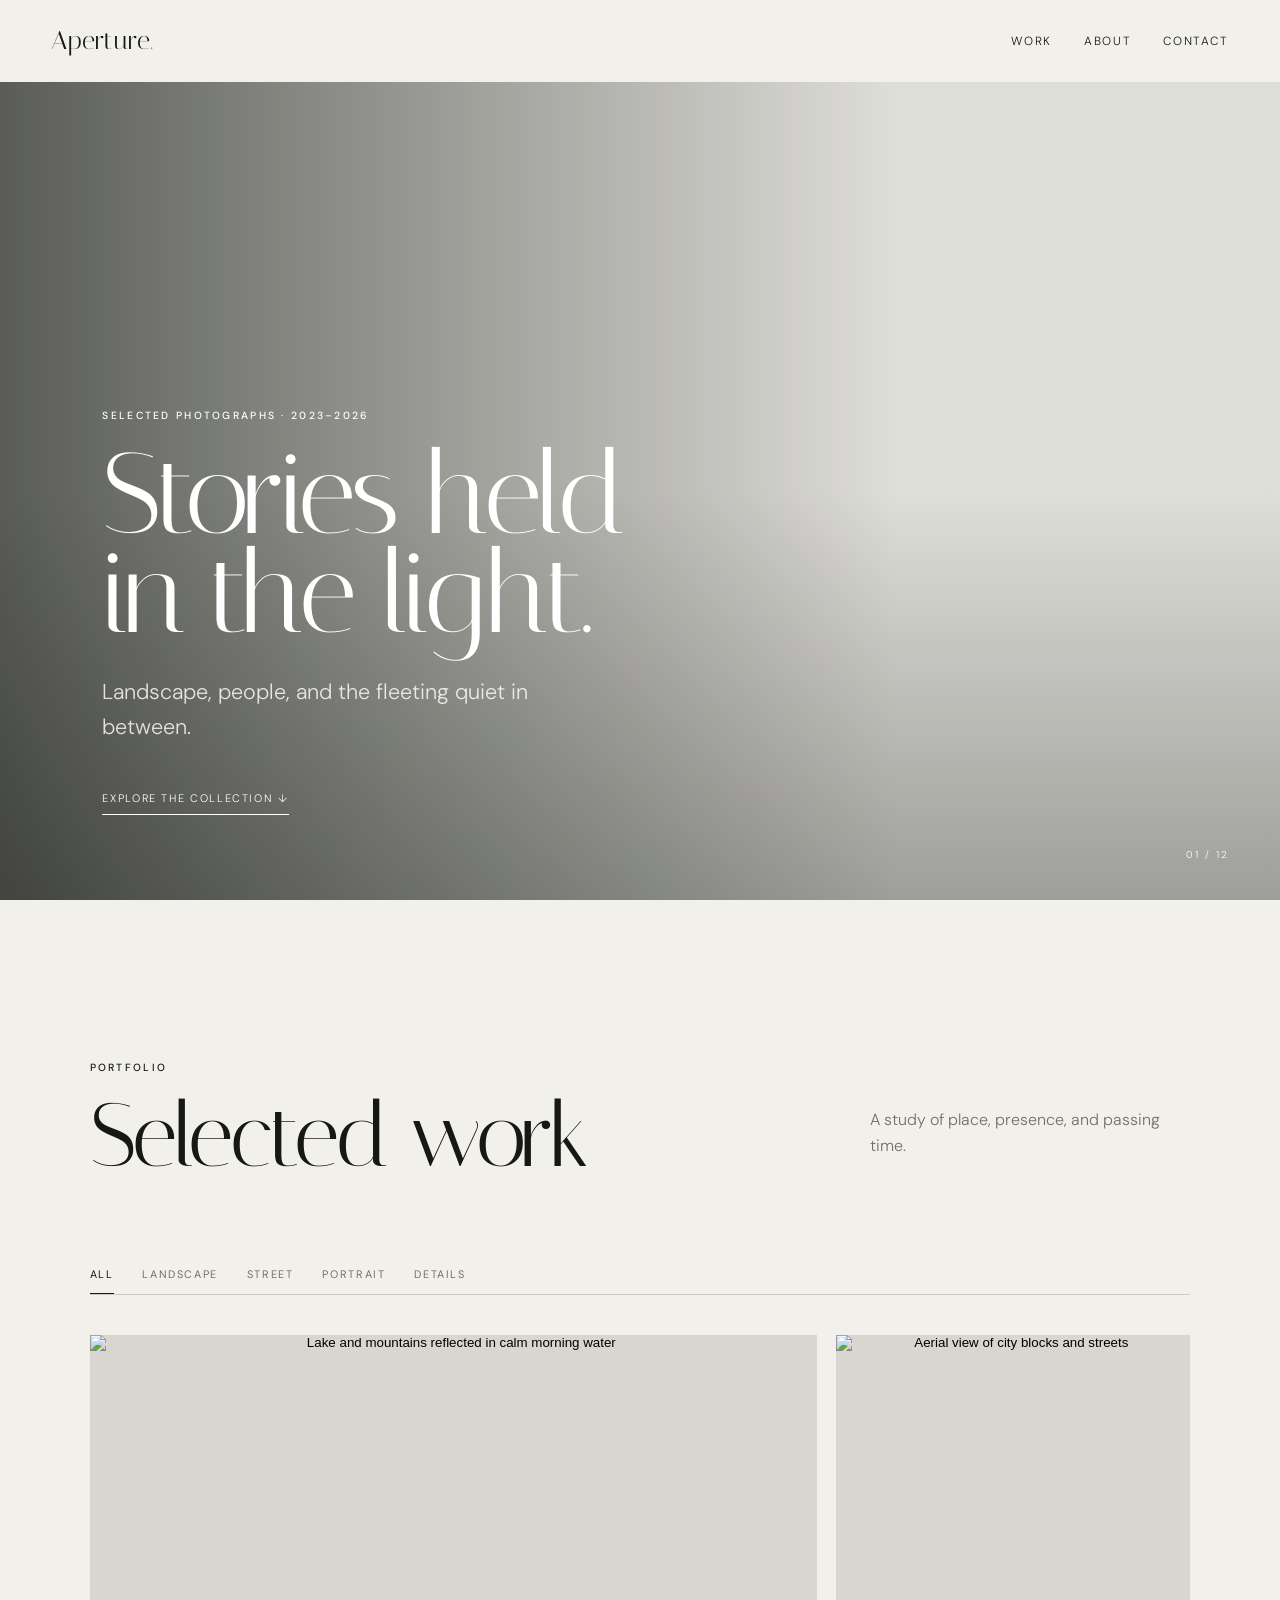
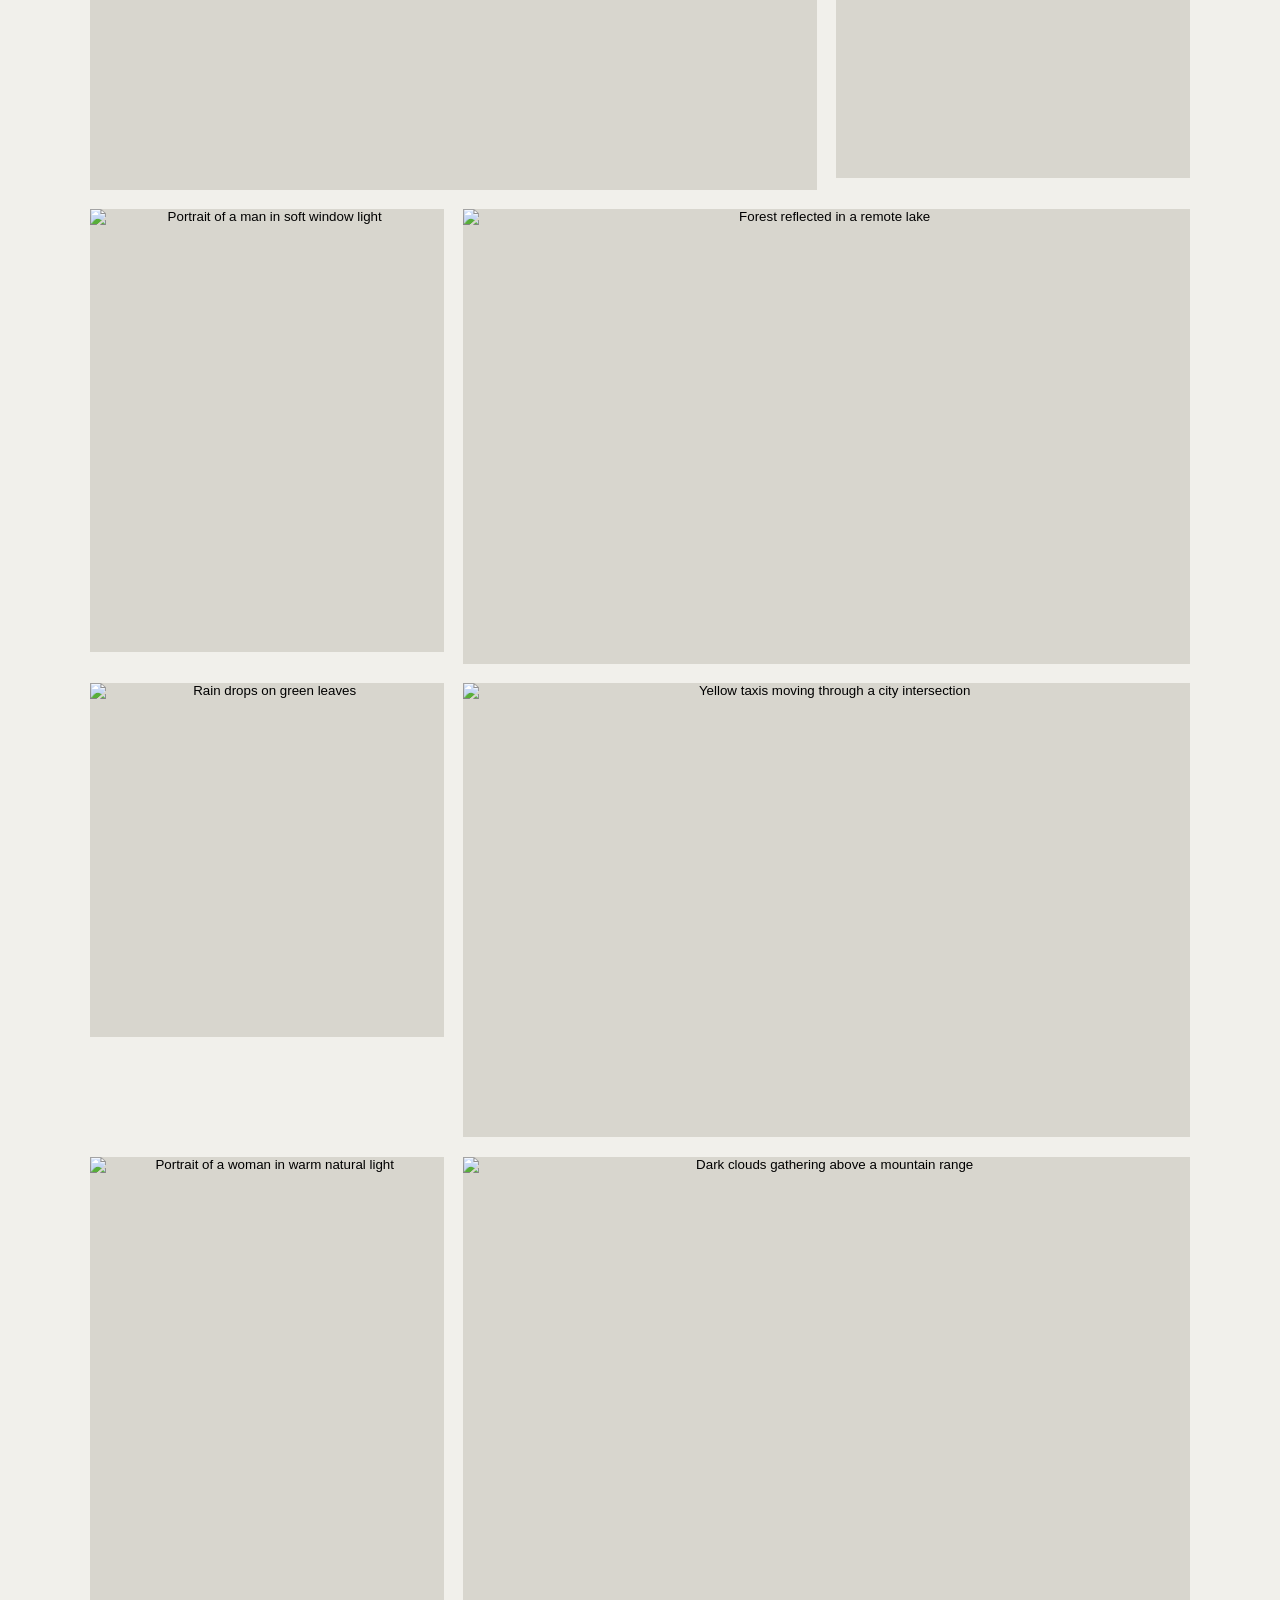
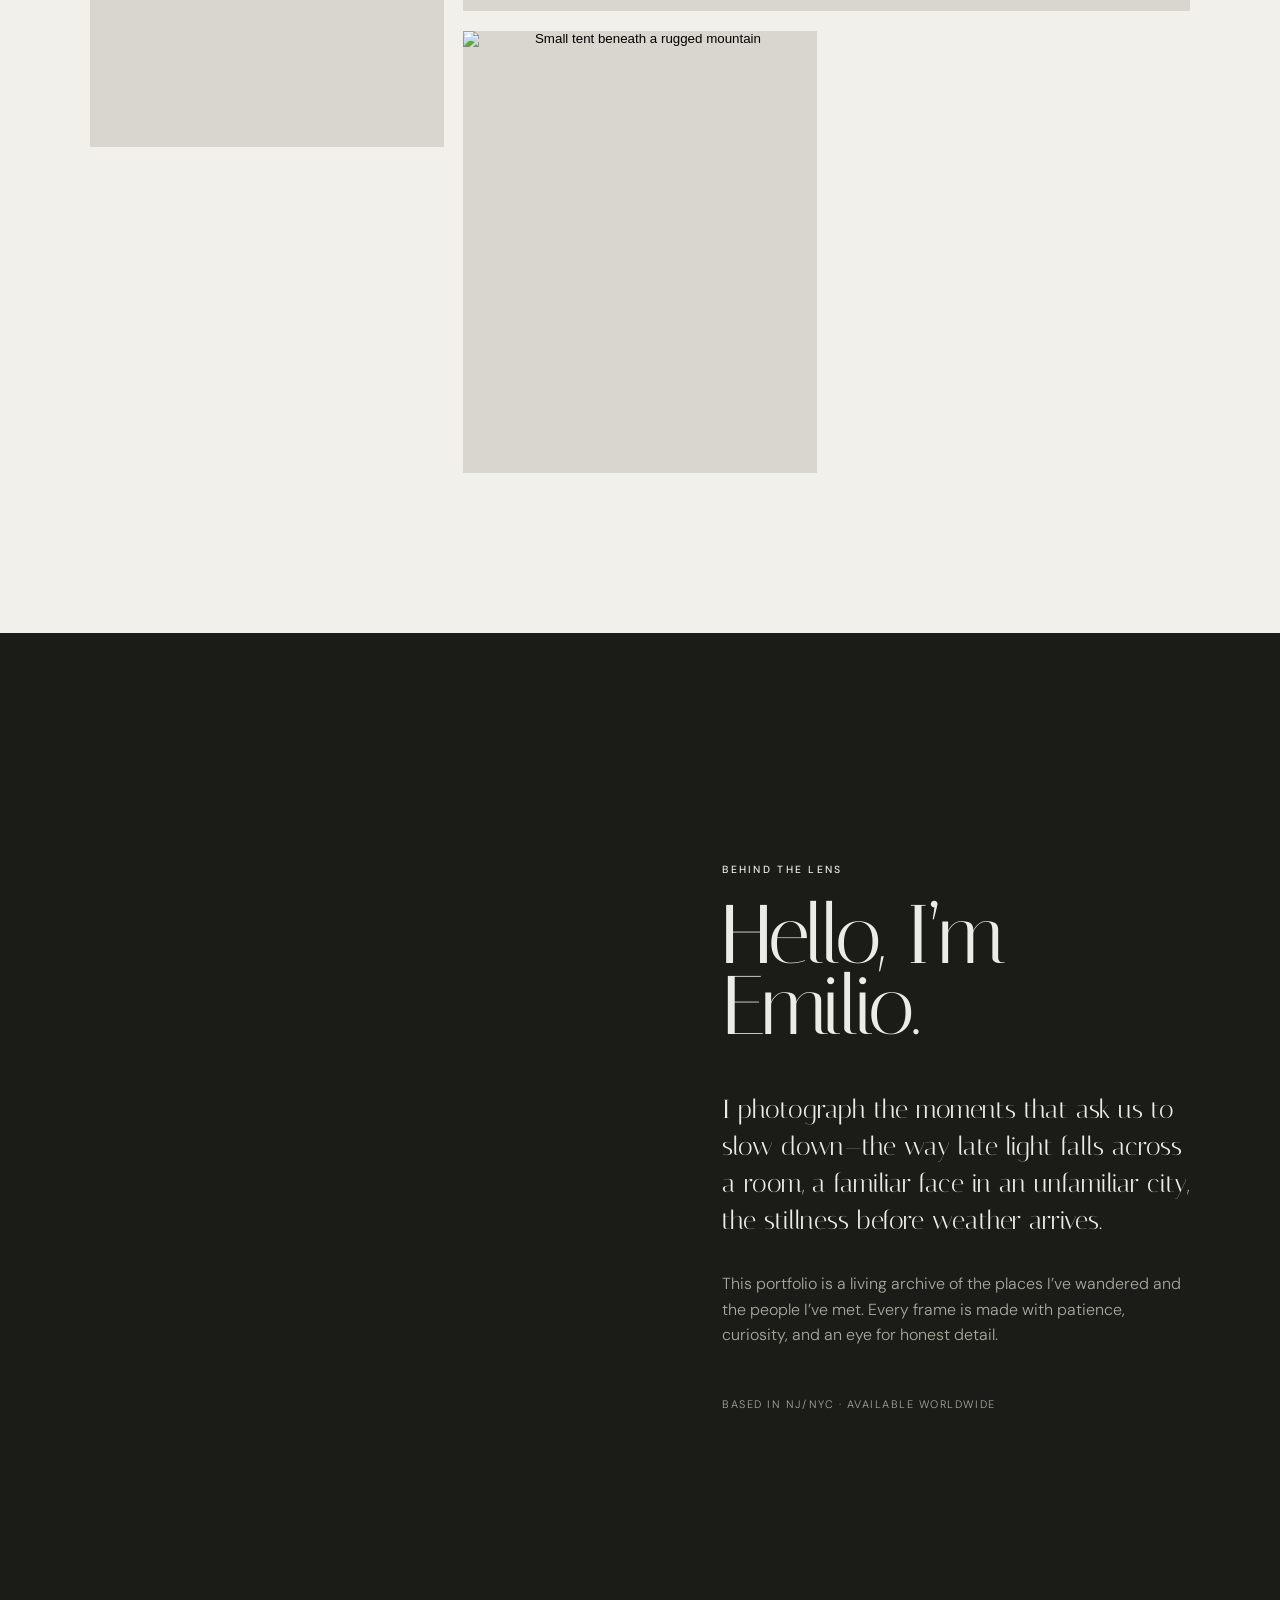
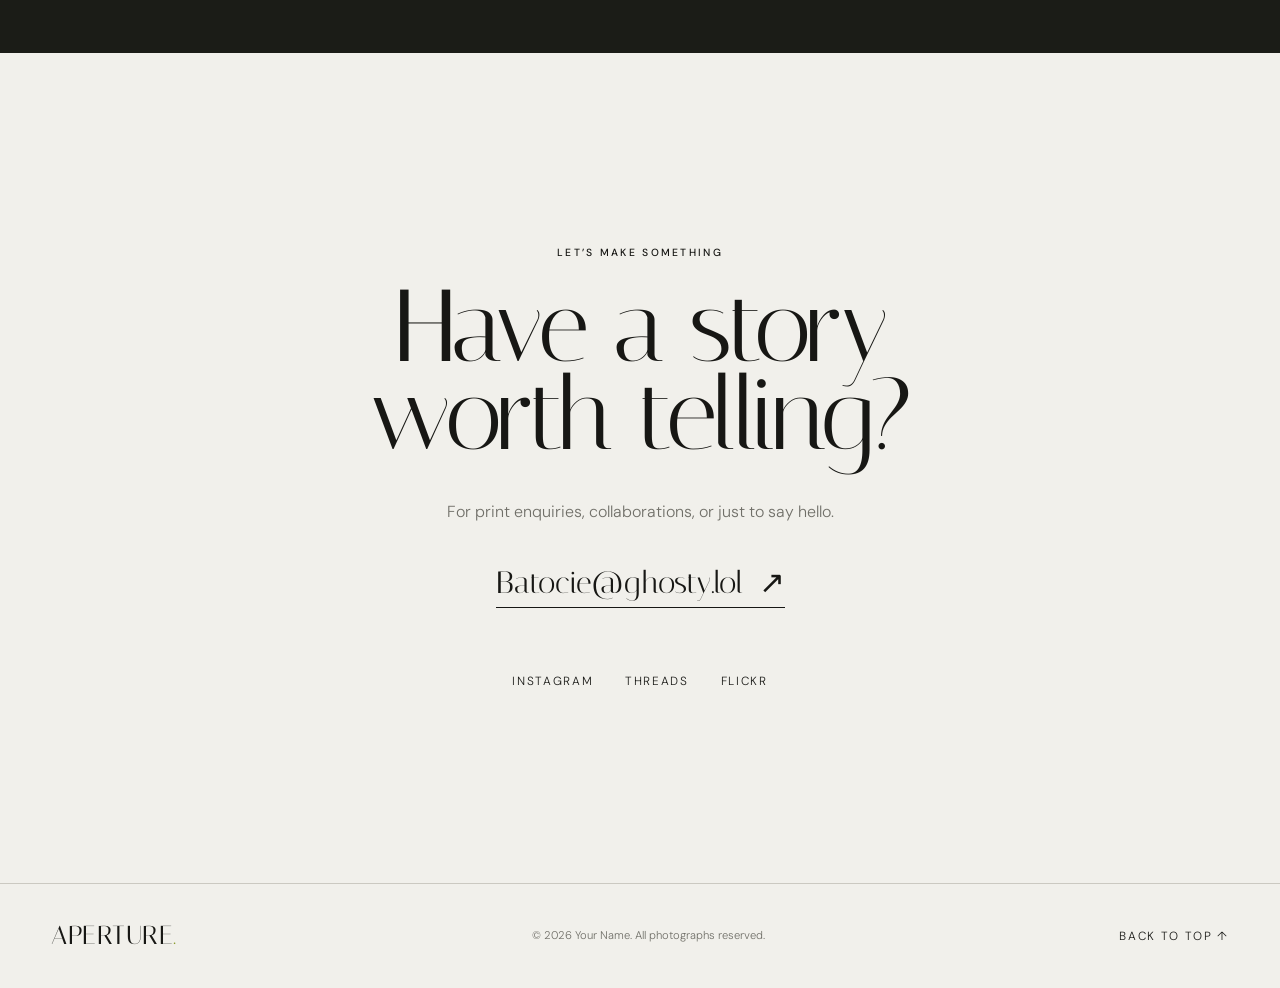
==== index.html @ 09f386c7 "Update index.html" ====
<!doctype html>
<html lang="en">
<head>
  <meta charset="UTF-8">
  <meta name="viewport" content="width=device-width, initial-scale=1.0">
  <meta name="description" content="A quiet collection of landscape, street, and portrait photography.">
  <meta name="theme-color" content="#11110f">
  <meta property="og:title" content="Aperture — Photography Portfolio">
  <meta property="og:description" content="Stories held in light, distance, and the spaces between.">
  <meta property="og:type" content="website">
  <title>Aperture — Photography Portfolio</title>
  <link rel="preconnect" href="https://images.unsplash.com">
  <link rel="stylesheet" href="styles.css">
  <script src="photos.js" defer></script>
  <script src="script.js" defer></script>
</head>
<body>
  <a class="skip-link" href="#work">Skip to photographs</a>
  <header class="site-header" id="top">
    <a class="brand" href="#top" aria-label="Aperture, home">Aperture<span>.</span></a>
    <button class="menu-toggle" type="button" aria-expanded="false" aria-controls="site-nav">Menu</button>
    <nav id="site-nav" aria-label="Primary navigation">
      <a href="#work">Work</a><a href="#about">About</a><a href="#contact">Contact</a>
    </nav>
  </header>

  <main>
    <section class="hero" aria-labelledby="hero-title">
      <div class="hero-image" role="img" aria-label="Mist settling between dark mountain ridges"></div>
      <div class="hero-shade"></div>
      <div class="hero-copy">
        <p class="eyebrow">Selected photographs · 2023–2026</p>
        <h1 id="hero-title">Stories held<br>in the light.</h1>
        <p class="hero-intro">Landscape, people, and the fleeting quiet in between.</p>
        <a class="text-link light" href="#work">Explore the collection <span aria-hidden="true">↓</span></a>
      </div>
      <p class="hero-index" aria-hidden="true">01 / 12</p>
    </section>

    <section class="work section" id="work" aria-labelledby="work-title">
      <div class="section-heading">
        <div><p class="eyebrow">Portfolio</p><h2 id="work-title">Selected work</h2></div>
        <p>A study of place, presence, and passing time.</p>
      </div>
      <div class="filters" role="group" aria-label="Filter photographs">
        <button class="filter active" data-filter="All" aria-pressed="true">All</button>
        <button class="filter" data-filter="Landscape" aria-pressed="false">Landscape</button>
        <button class="filter" data-filter="Street" aria-pressed="false">Street</button>
        <button class="filter" data-filter="Portrait" aria-pressed="false">Portrait</button>
        <button class="filter" data-filter="Details" aria-pressed="false">Details</button>
      </div>
      <div class="gallery" id="gallery" aria-live="polite"></div>
    </section>

    <section class="about section" id="about" aria-labelledby="about-title">
      <div class="about-photo" role="img" aria-label="Photographer standing beside the sea"></div>
      <div class="about-copy">
        <p class="eyebrow">Behind the lens</p>
        <h2 id="about-title">Hello, I’m<br>Emilio.</h2>
        <p class="lead">I photograph the moments that ask us to slow down—the way late light falls across a room, a familiar face in an unfamiliar city, the stillness before weather arrives.</p>
        <p>This portfolio is a living archive of the places I’ve wandered and the people I’ve met. Every frame is made with patience, curiosity, and an eye for honest detail.</p>
        <p class="note">Based in NJ/NYC · Available worldwide</p>
      </div>
    </section>

    <section class="contact section" id="contact" aria-labelledby="contact-title">
      <p class="eyebrow">Let’s make something</p>
      <h2 id="contact-title">Have a story<br>worth telling?</h2>
      <p>For print enquiries, collaborations, or just to say hello.</p>
      <a class="email-link" href="mailto:Batocie@ghosty.lol">Batocie@ghosty.lol <span aria-hidden="true">↗</span></a>
      <div class="socials" aria-label="Social links">
        <a href="https://www.instagram.com/photosbybatocie" target="_blank" rel="noreferrer">Instagram</a>
        <a href="https://www.threads.net/" target="_blank" rel="noreferrer">Threads</a>
        <a href="https://www.flickr.com/" target="_blank" rel="noreferrer">Flickr</a>
      </div>
    </section>
  </main>

  <footer><a class="brand" href="#top">Aperture<span>.</span></a><p>© <span id="year"></span> Your Name. All photographs reserved.</p><a href="#top">Back to top ↑</a></footer>

  <dialog class="lightbox" id="lightbox" aria-label="Photo viewer">
    <button class="lightbox-close" aria-label="Close viewer">Close ×</button>
    <button class="lightbox-nav prev" aria-label="Previous photograph">←</button>
    <figure><img id="lightbox-image" alt=""><figcaption><span id="lightbox-title"></span><span id="lightbox-count"></span></figcaption></figure>
    <button class="lightbox-nav next" aria-label="Next photograph">→</button>
  </dialog>
</body>
</html>
---- styles.css ----
@import url('https://fonts.googleapis.com/css2?family=DM+Sans:wght@300;400;500&family=Italiana&display=swap');
:root{--ink:#171714;--paper:#f1f0eb;--muted:#706f68;--line:#cbc9c1;--accent:#b6c16c;--serif:"Italiana",Georgia,serif;--sans:"DM Sans",Arial,sans-serif}
*{box-sizing:border-box}html{scroll-behavior:smooth}body{margin:0;background:var(--paper);color:var(--ink);font:300 16px/1.6 var(--sans);overflow-x:hidden}.modal-open{overflow:hidden}a{color:inherit}.skip-link{position:fixed;z-index:100;left:1rem;top:-4rem;background:#fff;padding:.75rem 1rem}.skip-link:focus{top:1rem}.site-header{height:82px;padding:0 4vw;display:flex;align-items:center;justify-content:space-between;background:var(--paper);position:relative;z-index:10}.brand{font:400 1.6rem/1 var(--serif);text-decoration:none;letter-spacing:.02em}.brand span{color:#8b9b2c}.site-header nav{display:flex;gap:2rem}.site-header nav a,.socials a,footer a{font-size:.74rem;text-transform:uppercase;letter-spacing:.14em;text-decoration:none}.site-header nav a:hover,.site-header nav a:focus-visible,.socials a:hover{opacity:.55}.menu-toggle{display:none;background:none;border:0;font:500 .74rem var(--sans);text-transform:uppercase;letter-spacing:.12em}.hero{height:calc(100svh - 82px);min-height:600px;position:relative;color:#fff;overflow:hidden}.hero-image{position:absolute;inset:0;background:url('https://images.unsplash.com/photo-1500534623283-312aade485b7?auto=format&fit=crop&w=2200&q=90') center 55%/cover no-repeat;animation:reveal 1.2s ease both}.hero-shade{position:absolute;inset:0;background:linear-gradient(90deg,rgba(9,12,8,.65),rgba(9,12,8,.08) 70%),linear-gradient(0deg,rgba(9,12,8,.3),transparent 50%)}.hero-copy{position:absolute;left:8vw;bottom:10vh;max-width:800px}.eyebrow{margin:0 0 1.3rem;text-transform:uppercase;letter-spacing:.22em;font-size:.65rem;font-weight:500}.hero h1,.section h2{font:400 clamp(4rem,9vw,9.5rem)/.86 var(--serif);letter-spacing:-.035em;margin:0}.hero-intro{font-size:clamp(1rem,1.7vw,1.35rem);max-width:470px;margin:2rem 0 2.5rem;color:rgba(255,255,255,.82)}.text-link{text-transform:uppercase;letter-spacing:.15em;font-size:.68rem;text-decoration:none;border-bottom:1px solid;padding-bottom:.55rem}.hero-index{position:absolute;right:4vw;bottom:3vh;font-size:.62rem;letter-spacing:.2em}.section{padding:10rem 7vw}.section-heading{display:flex;align-items:flex-end;justify-content:space-between;gap:3rem;margin-bottom:5rem}.section-heading h2{font-size:clamp(3.5rem,7vw,7.5rem)}.section-heading>p{max-width:320px;color:var(--muted)}.filters{display:flex;gap:1.8rem;border-bottom:1px solid var(--line);margin-bottom:2.5rem;overflow:auto}.filter{border:0;background:none;padding:.8rem 0;font:400 .68rem var(--sans);text-transform:uppercase;letter-spacing:.15em;color:var(--muted);position:relative;cursor:pointer}.filter.active{color:var(--ink)}.filter.active:after{content:"";position:absolute;height:2px;background:var(--ink);left:0;right:0;bottom:-1px}.gallery{display:grid;grid-template-columns:repeat(12,1fr);gap:1.2rem}.photo-card{position:relative;border:0;padding:0;background:#d8d6ce;overflow:hidden;cursor:zoom-in;grid-column:span 4;aspect-ratio:4/5}.photo-card.landscape{grid-column:span 8;aspect-ratio:8/5}.photo-card.square{aspect-ratio:1}.photo-card.tall{grid-row:span 2;aspect-ratio:3/5}.photo-card img{width:100%;height:100%;object-fit:cover;display:block;transition:transform .7s cubic-bezier(.2,.7,.1,1)}.photo-card:hover img,.photo-card:focus-visible img{transform:scale(1.025)}.photo-meta{position:absolute;left:0;right:0;bottom:0;display:flex;align-items:end;justify-content:space-between;padding:4rem 1.1rem 1rem;color:white;background:linear-gradient(transparent,rgba(0,0,0,.62));opacity:0;transition:opacity .3s;text-align:left}.photo-card:hover .photo-meta,.photo-card:focus-visible .photo-meta{opacity:1}.photo-meta strong{font:400 1.25rem var(--serif)}.photo-meta em{font:400 .58rem var(--sans);letter-spacing:.14em;text-transform:uppercase}.about{background:#1b1c17;color:#ecece6;display:grid;grid-template-columns:1.05fr .95fr;gap:9vw;align-items:center}.about-photo{min-height:700px;background:url('https://images.unsplash.com/photo-1500534314209-a25ddb2bd429?auto=format&fit=crop&w=1400&q=88') center/cover}.about-copy h2{font-size:clamp(3.8rem,6.5vw,7rem)}.about-copy .lead{font:400 clamp(1.25rem,2vw,1.8rem)/1.45 var(--serif);margin:3rem 0 2rem}.about-copy>p:not(.eyebrow):not(.lead){color:#aaa99f;max-width:560px}.about-copy .note{font-size:.68rem;text-transform:uppercase;letter-spacing:.14em;margin-top:3rem!important}.contact{text-align:center;padding-top:12rem;padding-bottom:12rem}.contact h2{font-size:clamp(4rem,8vw,9rem)}.contact>p:not(.eyebrow){color:var(--muted);margin:2.5rem auto;max-width:520px}.email-link{display:inline-flex;gap:1rem;align-items:center;font:400 clamp(1.25rem,2.4vw,2rem) var(--serif);text-decoration:none;border-bottom:1px solid var(--ink);padding-bottom:.35rem}.socials{margin-top:4rem;display:flex;justify-content:center;gap:2rem}footer{padding:2rem 4vw;border-top:1px solid var(--line);display:flex;align-items:center;justify-content:space-between;gap:2rem}footer p{color:var(--muted);font-size:.7rem}.lightbox{width:100vw;height:100vh;max-width:none;max-height:none;border:0;margin:0;padding:0;background:rgba(8,8,7,.96);color:#fff}.lightbox::backdrop{background:#080807}.lightbox figure{margin:0;width:100%;height:100%;display:grid;place-items:center;padding:5rem 8vw 4rem}.lightbox img{max-width:100%;max-height:82vh;object-fit:contain}.lightbox figcaption{position:absolute;bottom:1.5rem;left:8vw;right:8vw;display:flex;justify-content:space-between;font-size:.68rem;text-transform:uppercase;letter-spacing:.15em}.lightbox-close,.lightbox-nav{position:fixed;z-index:2;color:#fff;background:none;border:0;cursor:pointer;font:400 .7rem var(--sans);text-transform:uppercase;letter-spacing:.12em}.lightbox-close{top:1.5rem;right:2rem}.lightbox-nav{top:50%;font-size:1.5rem}.lightbox-nav.prev{left:2rem}.lightbox-nav.next{right:2rem}@keyframes reveal{from{transform:scale(1.04);opacity:.4}to{transform:scale(1);opacity:1}}@media(prefers-reduced-motion:reduce){*{scroll-behavior:auto!important;animation:none!important;transition:none!important}}
@media(max-width:800px){.site-header{height:68px}.menu-toggle{display:block}.site-header nav{display:none;position:absolute;top:68px;left:0;right:0;background:var(--paper);padding:1.5rem 4vw;flex-direction:column;gap:1rem;border-top:1px solid var(--line)}.site-header nav.open{display:flex}.hero{height:calc(100svh - 68px)}.hero-copy{left:6vw;right:6vw}.hero h1{font-size:clamp(3.6rem,17vw,6rem)}.section{padding:7rem 5vw}.section-heading{display:block;margin-bottom:3rem}.section-heading>p{margin-top:1.5rem}.gallery{gap:.7rem}.photo-card,.photo-card.landscape{grid-column:span 6;aspect-ratio:4/5}.photo-card:nth-child(3n+1){grid-column:span 12;aspect-ratio:4/3}.about{grid-template-columns:1fr;gap:4rem}.about-photo{min-height:70vh}.about-copy{padding-bottom:2rem}footer{flex-direction:column;text-align:center}.lightbox-nav{top:auto;bottom:1.2rem}.lightbox-nav.prev{left:1.2rem}.lightbox-nav.next{right:1.2rem}.lightbox figcaption{bottom:4rem}}
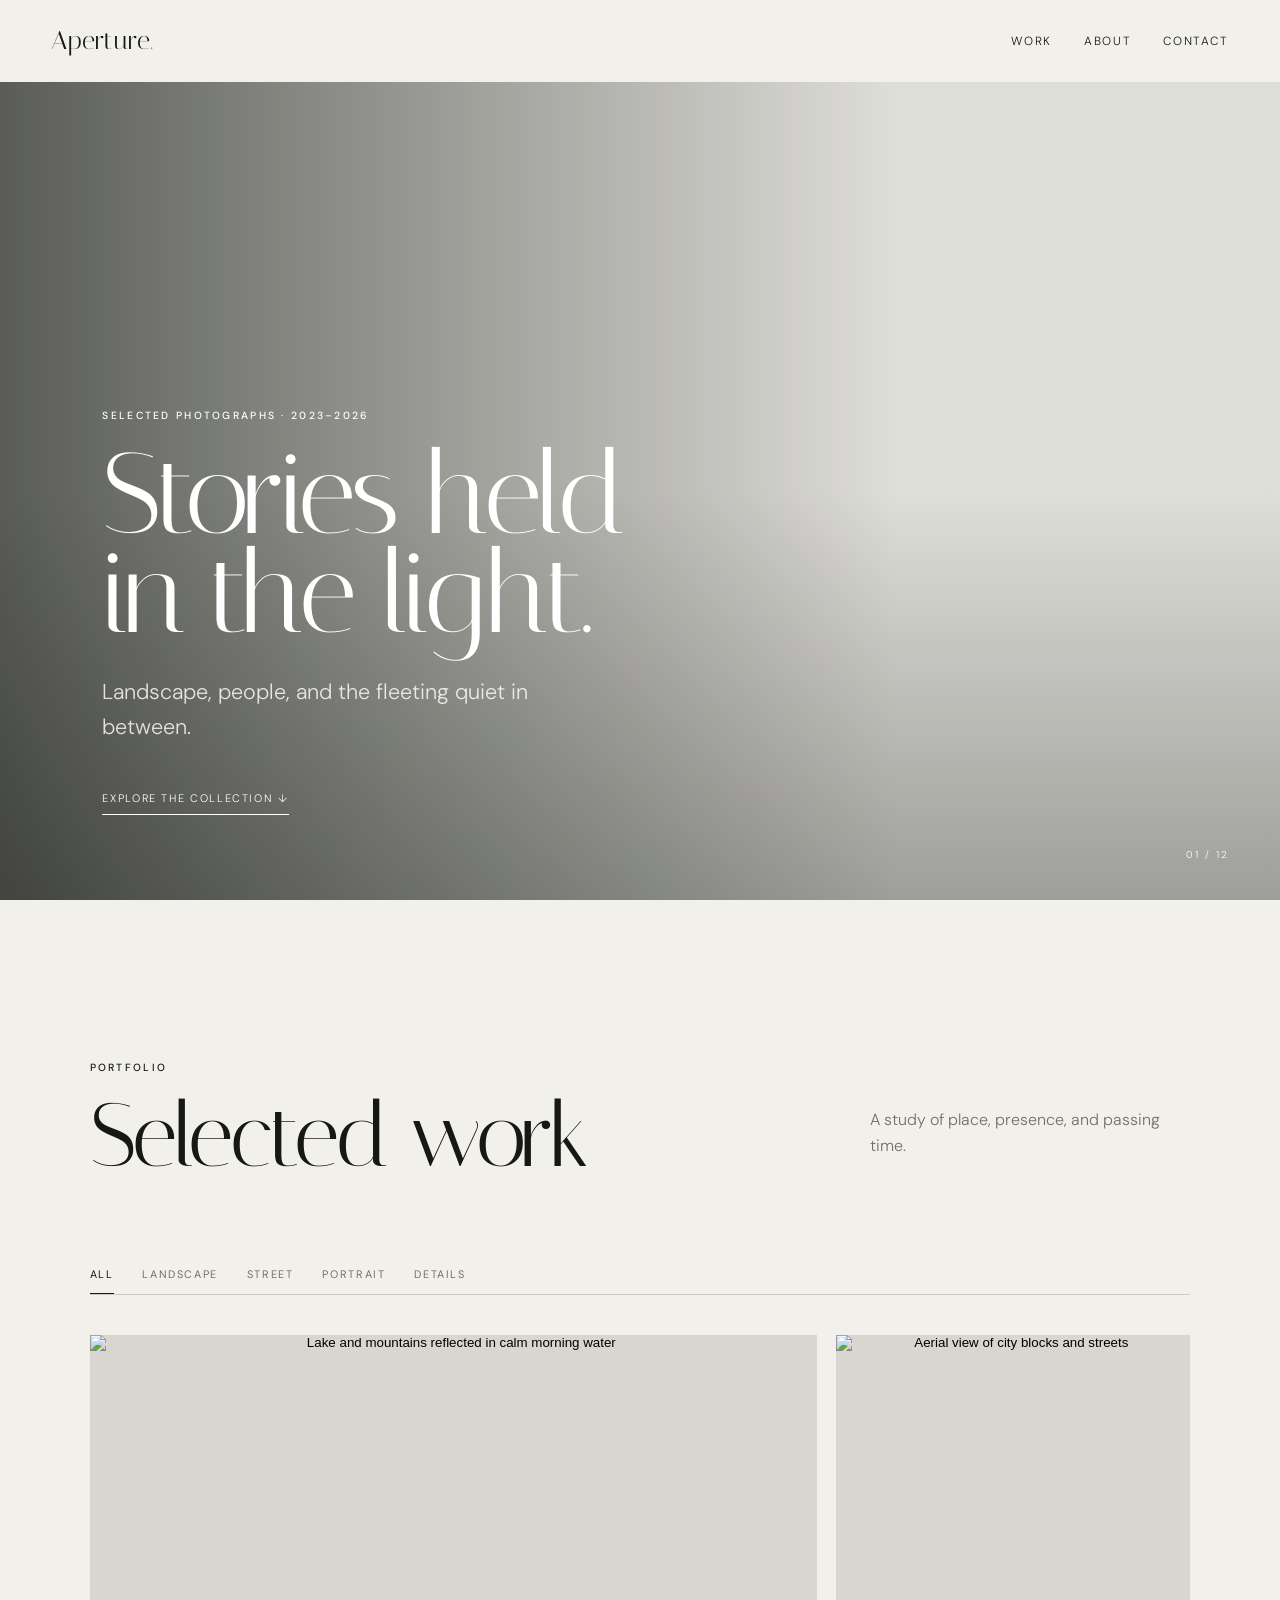
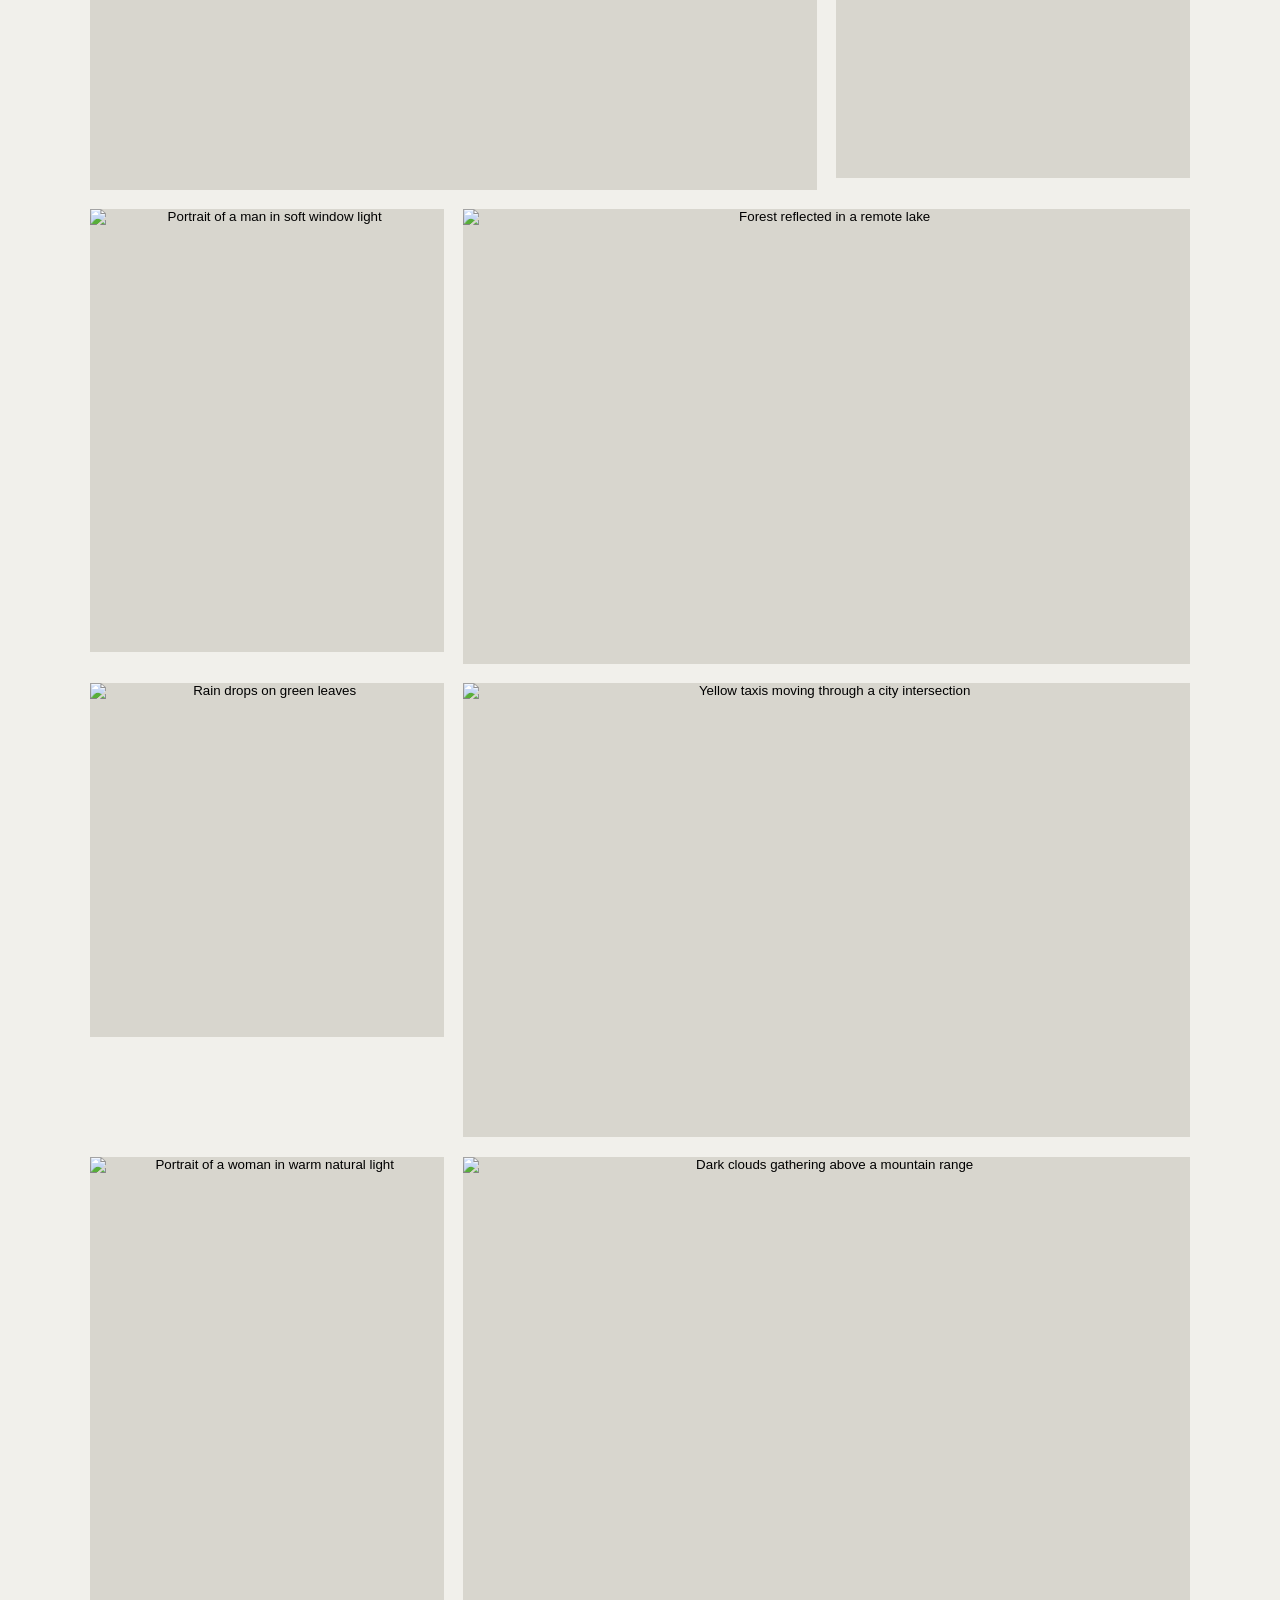
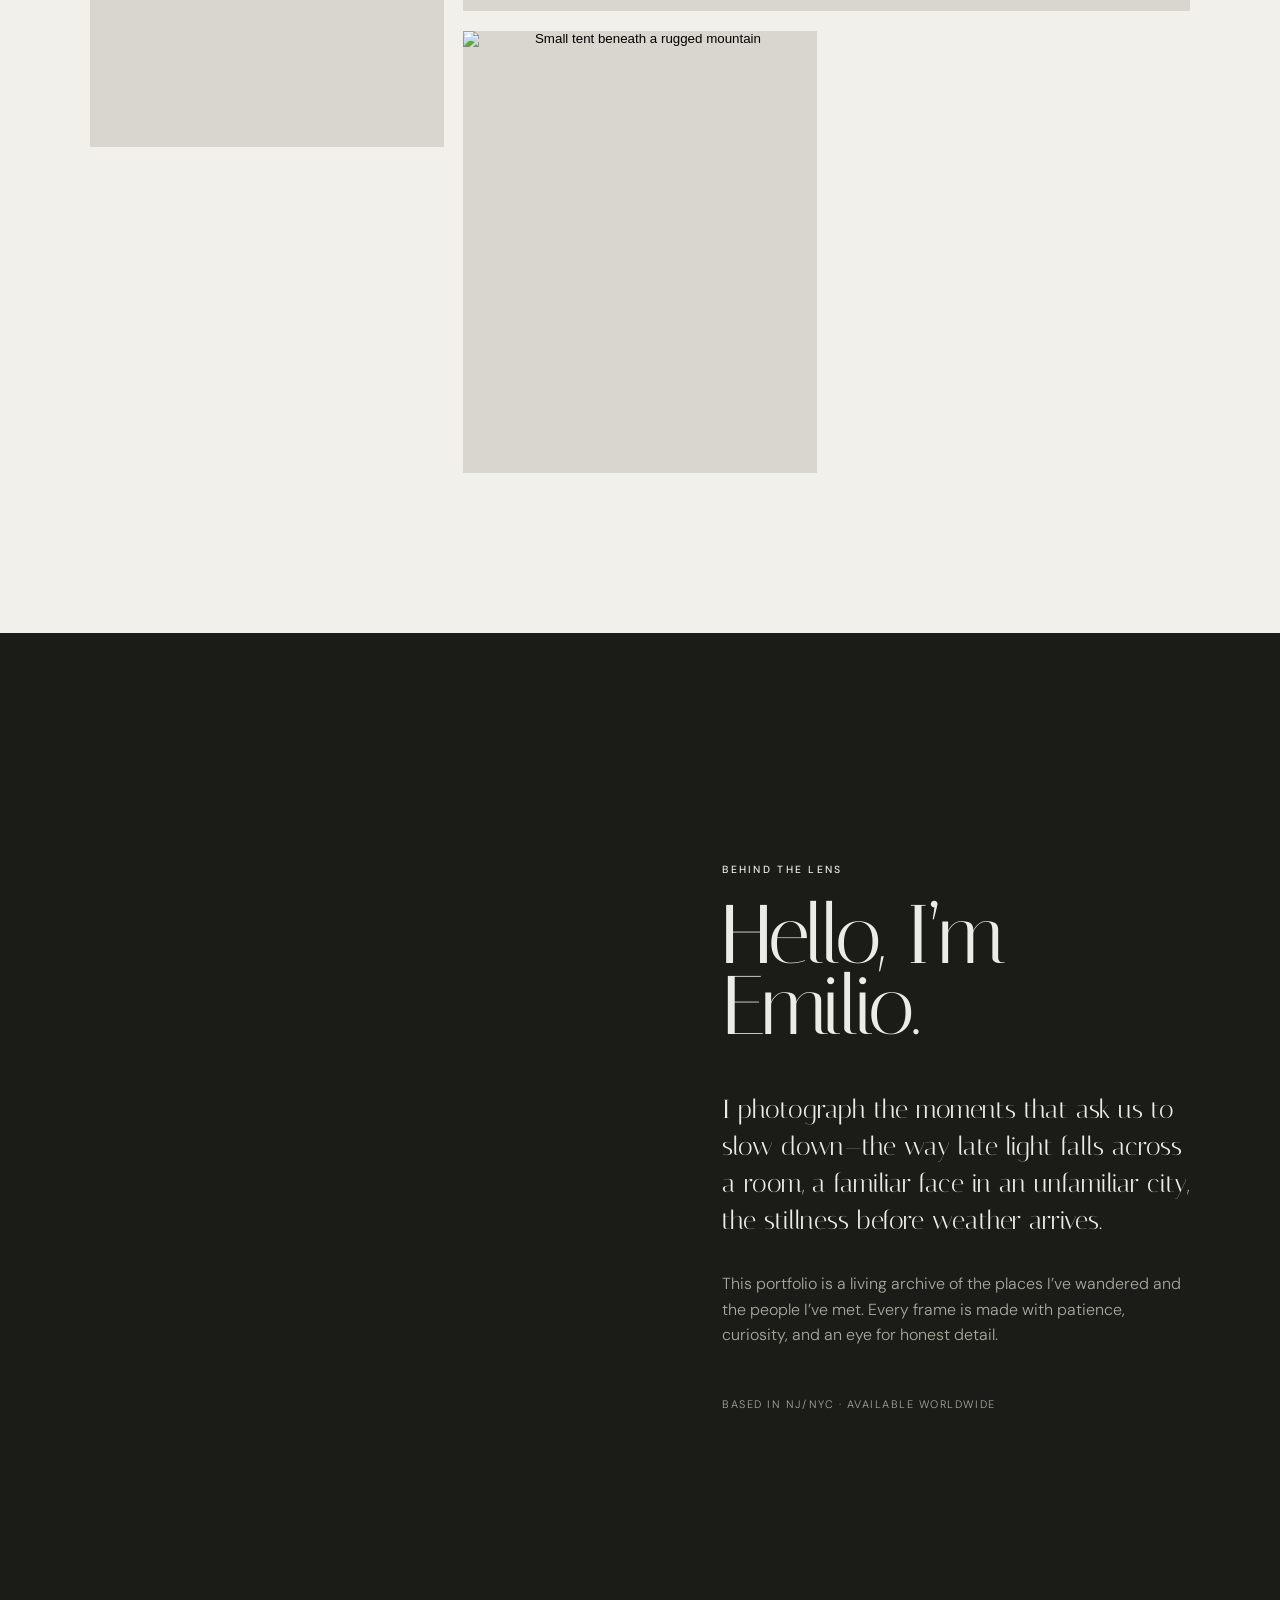
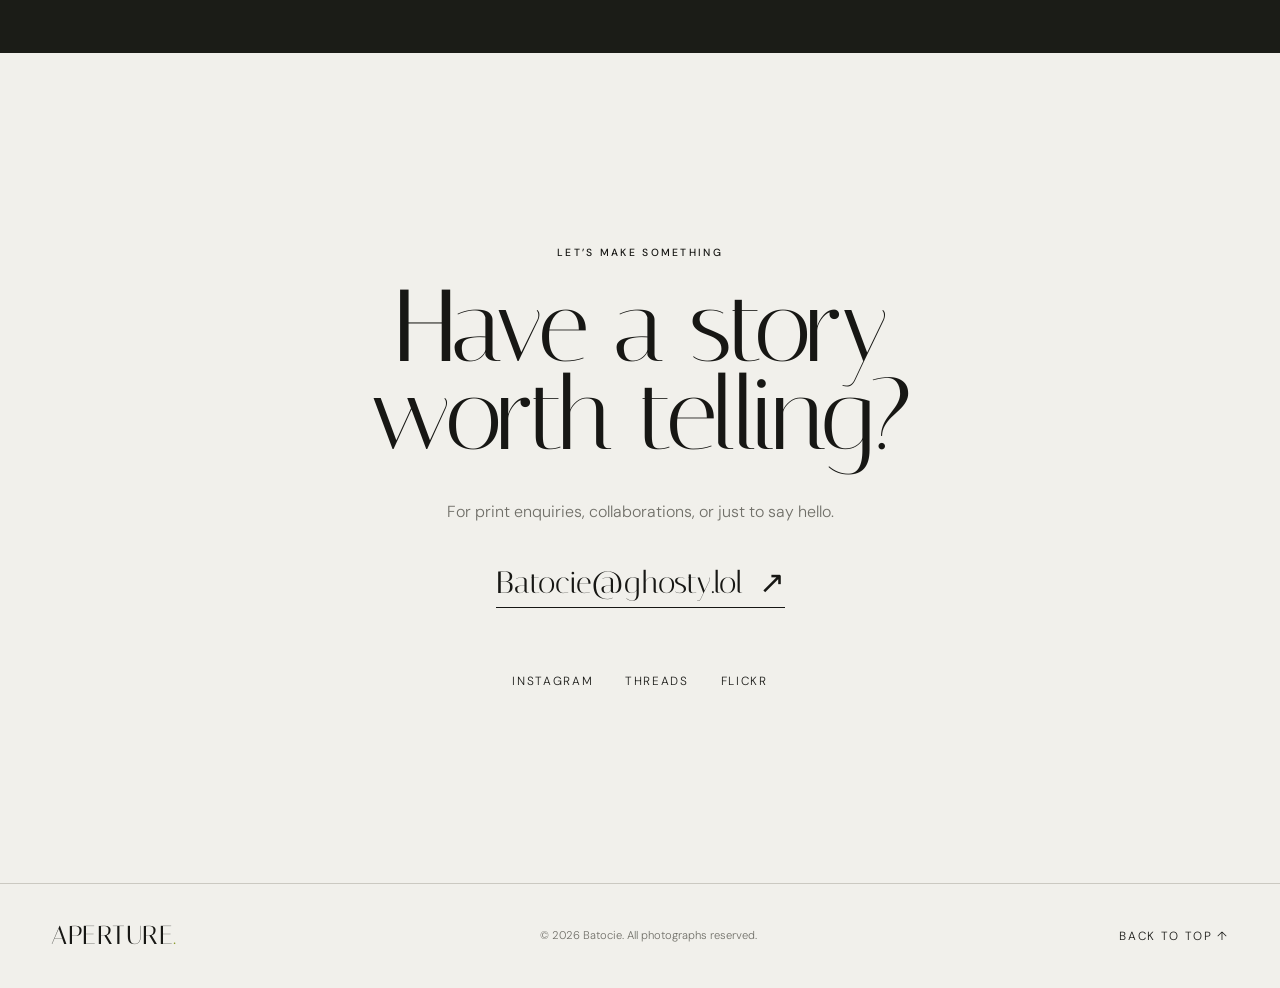
==== commit 21b7081a: "Update index.html" ====
--- a/index.html
+++ b/index.html
@@ -5,7 +5,7 @@
   <meta name="viewport" content="width=device-width, initial-scale=1.0">
   <meta name="description" content="A quiet collection of landscape, street, and portrait photography.">
   <meta name="theme-color" content="#11110f">
-  <meta property="og:title" content="Aperture — Photography Portfolio">
+  <meta property="og:title" content="Photos By Batocie — Photography Portfolio">
   <meta property="og:description" content="Stories held in light, distance, and the spaces between.">
   <meta property="og:type" content="website">
   <title>Aperture — Photography Portfolio</title>
@@ -76,7 +76,7 @@
     </section>
   </main>
 
-  <footer><a class="brand" href="#top">Aperture<span>.</span></a><p>© <span id="year"></span> Your Name. All photographs reserved.</p><a href="#top">Back to top ↑</a></footer>
+  <footer><a class="brand" href="#top">Aperture<span>.</span></a><p>© <span id="year"></span> Batocie. All photographs reserved.</p><a href="#top">Back to top ↑</a></footer>
 
   <dialog class="lightbox" id="lightbox" aria-label="Photo viewer">
     <button class="lightbox-close" aria-label="Close viewer">Close ×</button>
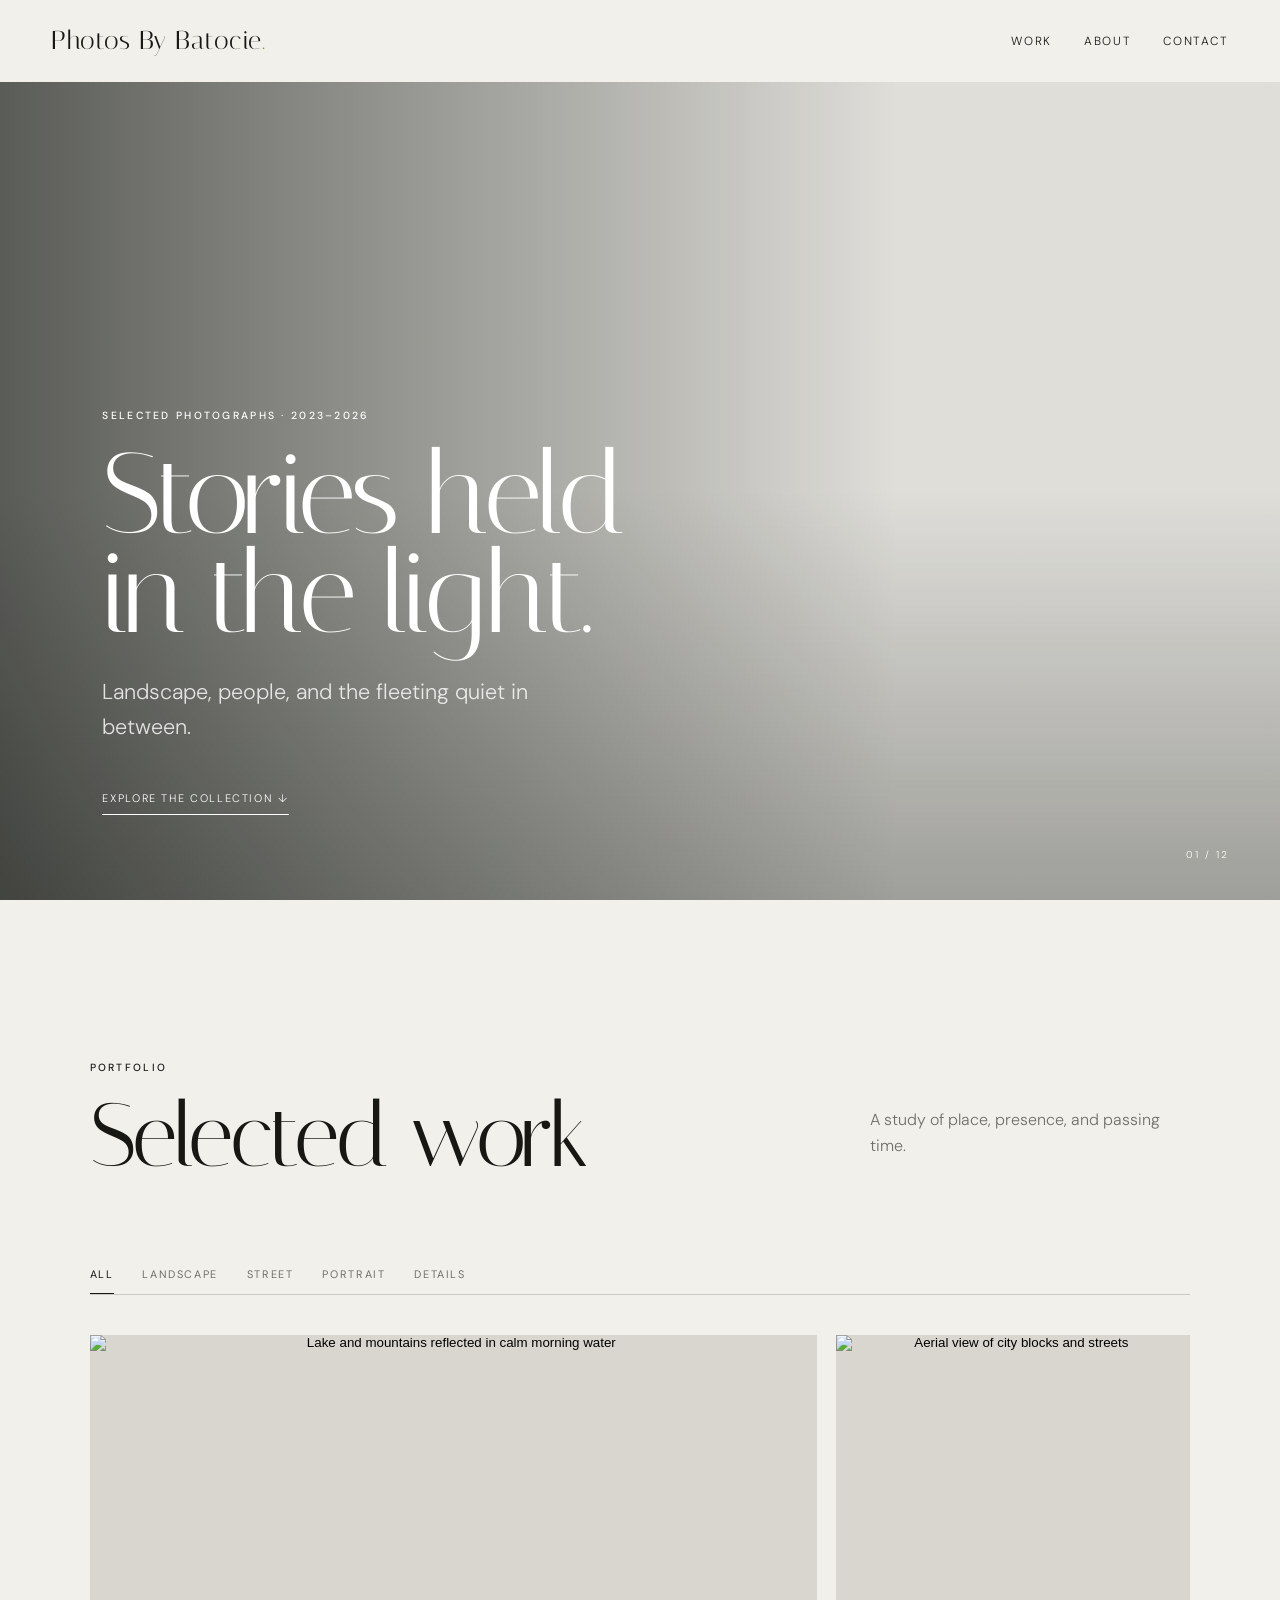
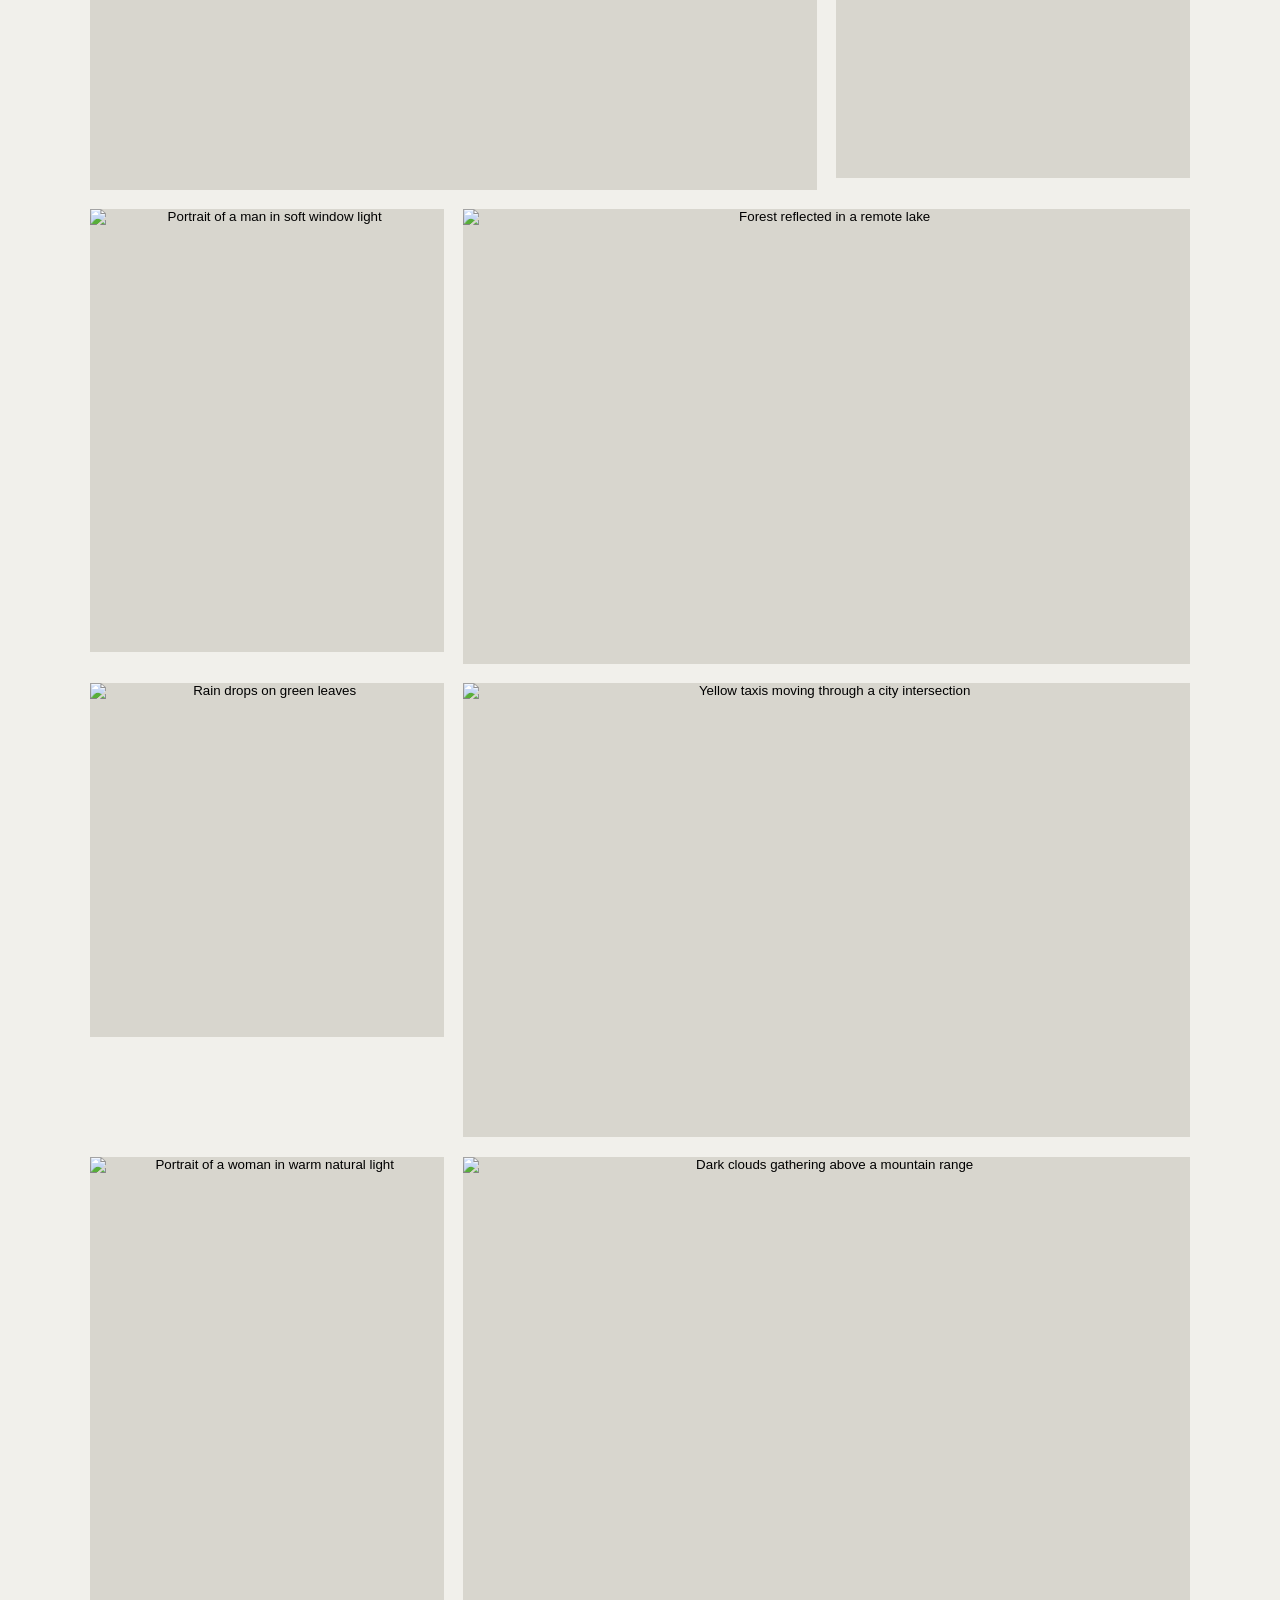
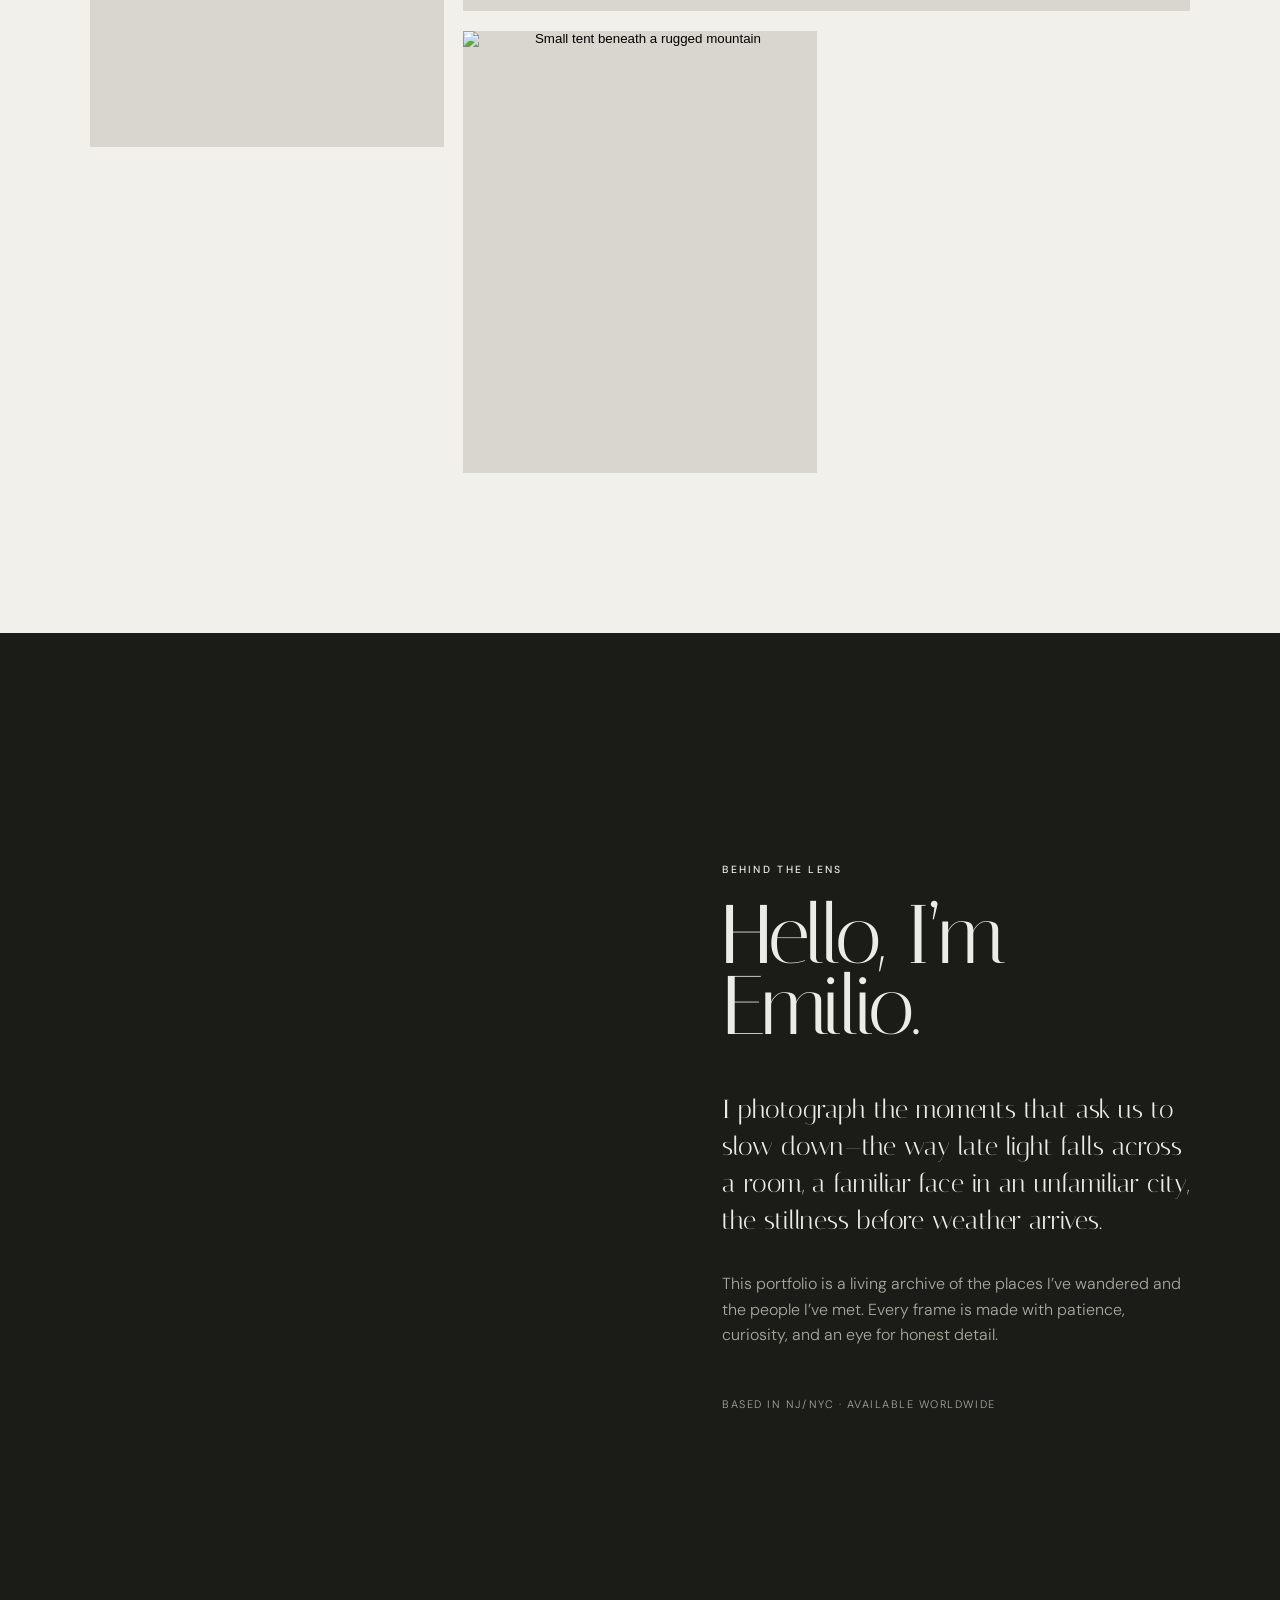
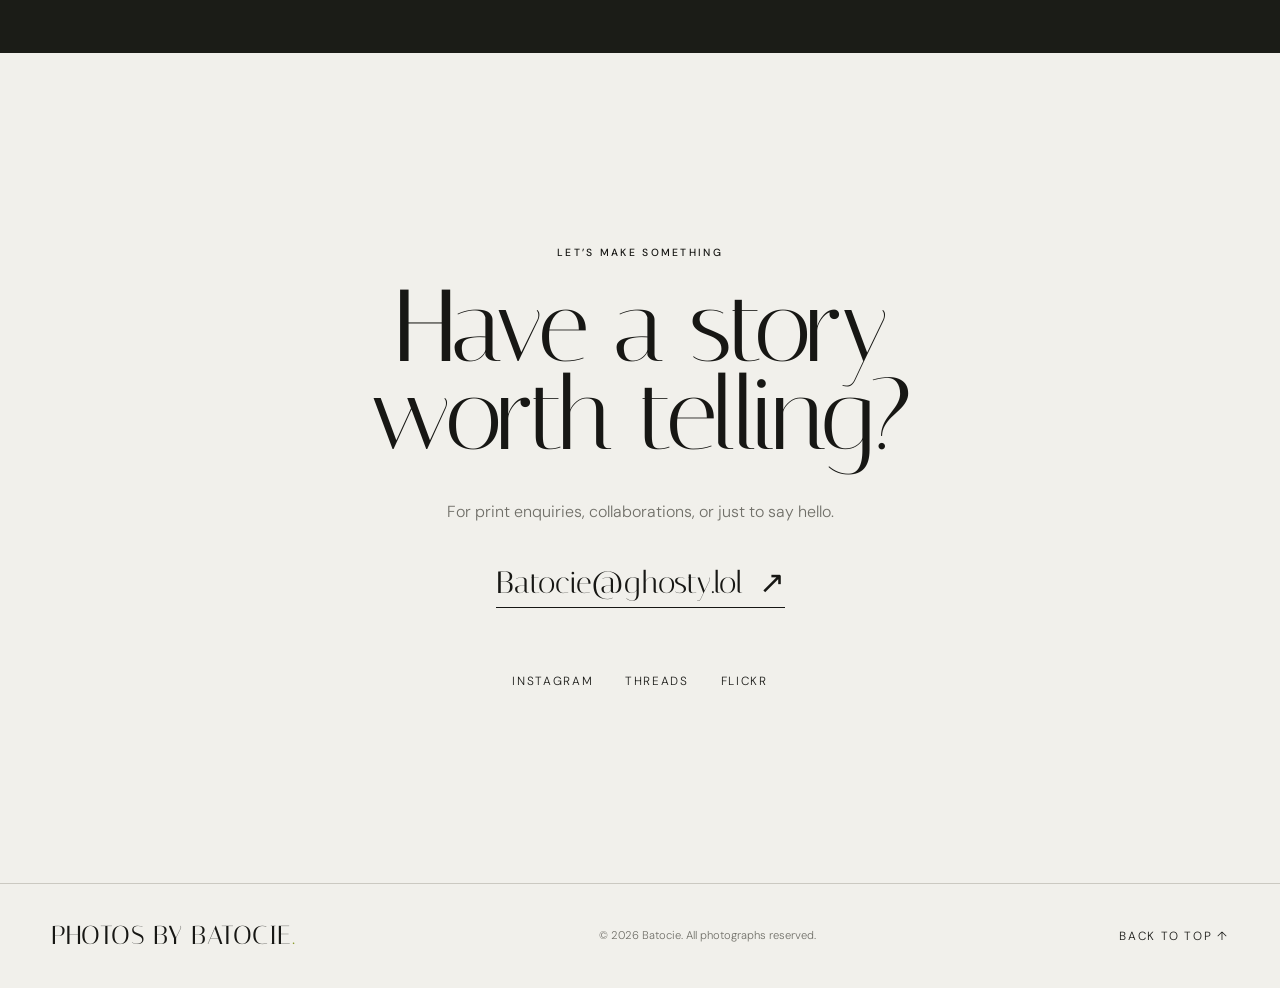
==== commit 9df521de: "Update index.html" ====
--- a/index.html
+++ b/index.html
@@ -17,7 +17,7 @@
 <body>
   <a class="skip-link" href="#work">Skip to photographs</a>
   <header class="site-header" id="top">
-    <a class="brand" href="#top" aria-label="Aperture, home">Aperture<span>.</span></a>
+    <a class="brand" href="#top" aria-label="Photos By Batocie, home">Photos By Batocie<span>.</span></a>
     <button class="menu-toggle" type="button" aria-expanded="false" aria-controls="site-nav">Menu</button>
     <nav id="site-nav" aria-label="Primary navigation">
       <a href="#work">Work</a><a href="#about">About</a><a href="#contact">Contact</a>
@@ -76,7 +76,7 @@
     </section>
   </main>
 
-  <footer><a class="brand" href="#top">Aperture<span>.</span></a><p>© <span id="year"></span> Batocie. All photographs reserved.</p><a href="#top">Back to top ↑</a></footer>
+  <footer><a class="brand" href="#top">Photos By Batocie<span>.</span></a><p>© <span id="year"></span> Batocie. All photographs reserved.</p><a href="#top">Back to top ↑</a></footer>
 
   <dialog class="lightbox" id="lightbox" aria-label="Photo viewer">
     <button class="lightbox-close" aria-label="Close viewer">Close ×</button>
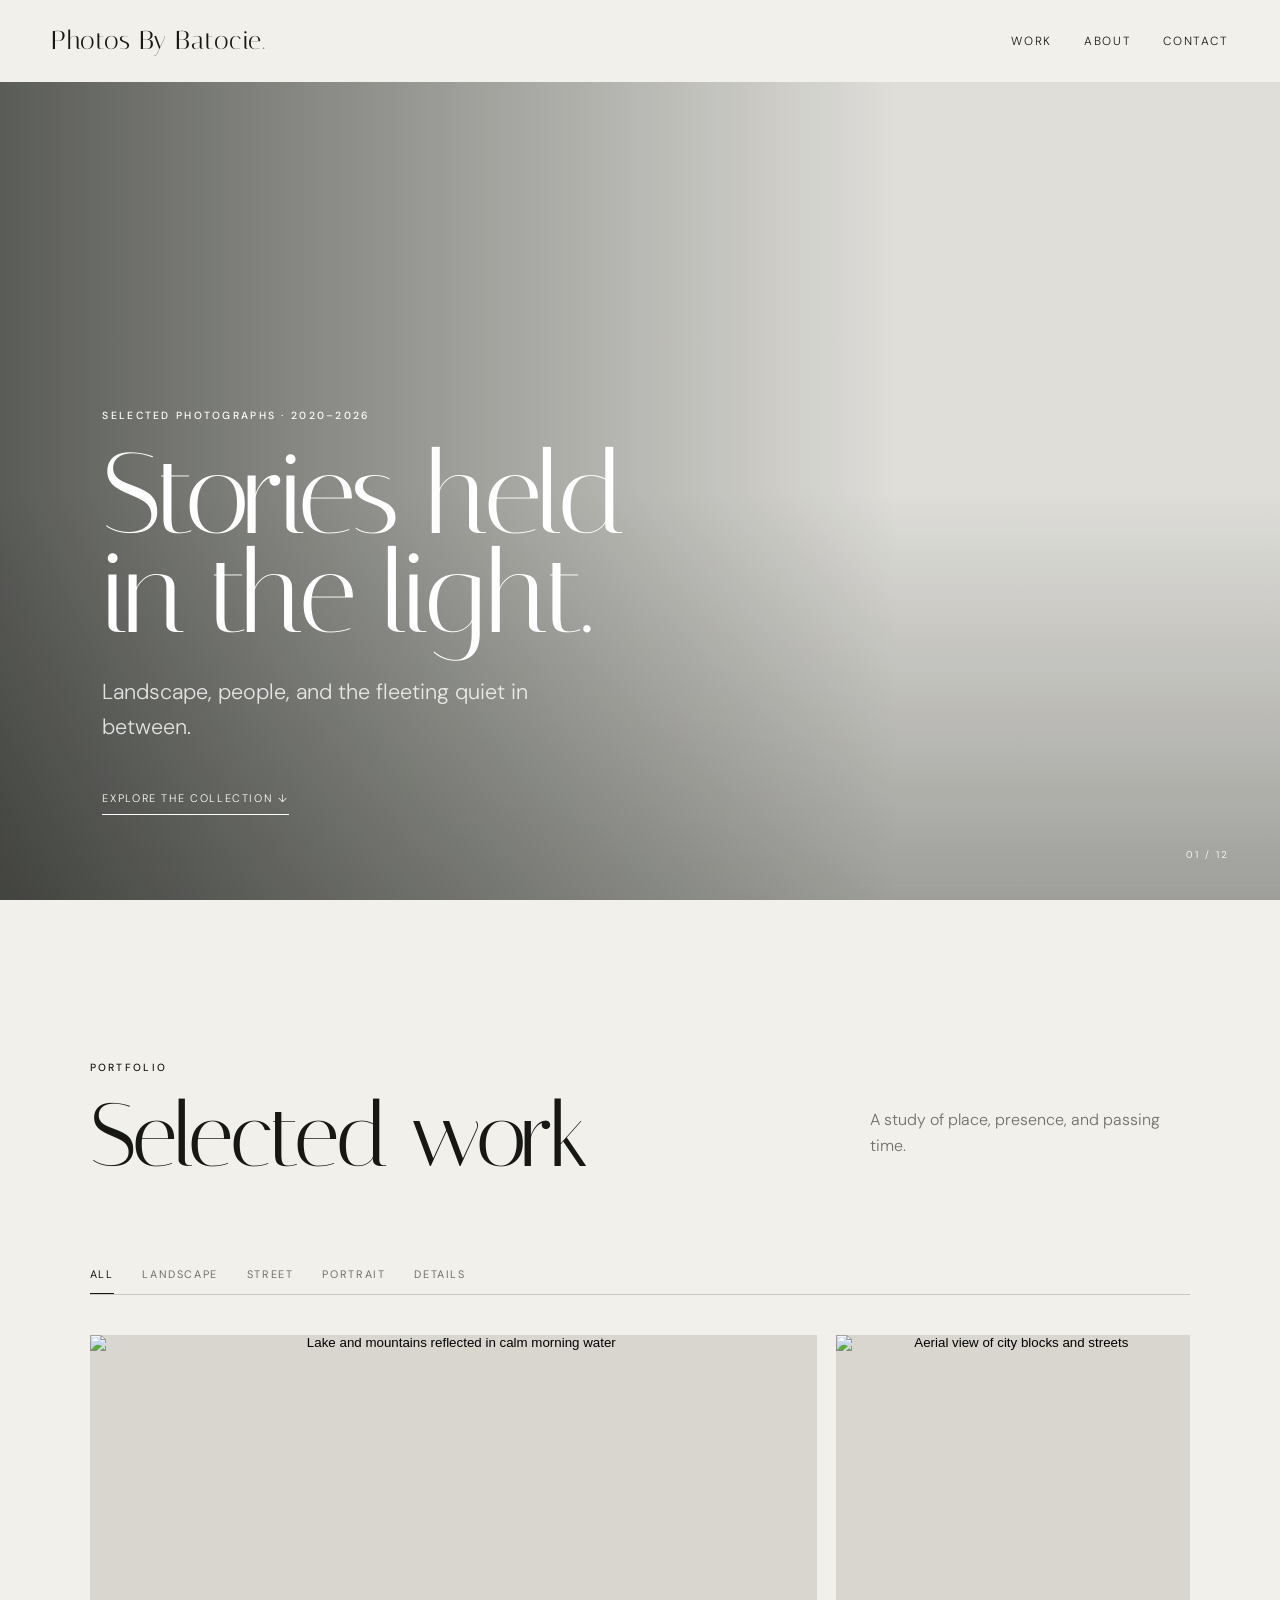
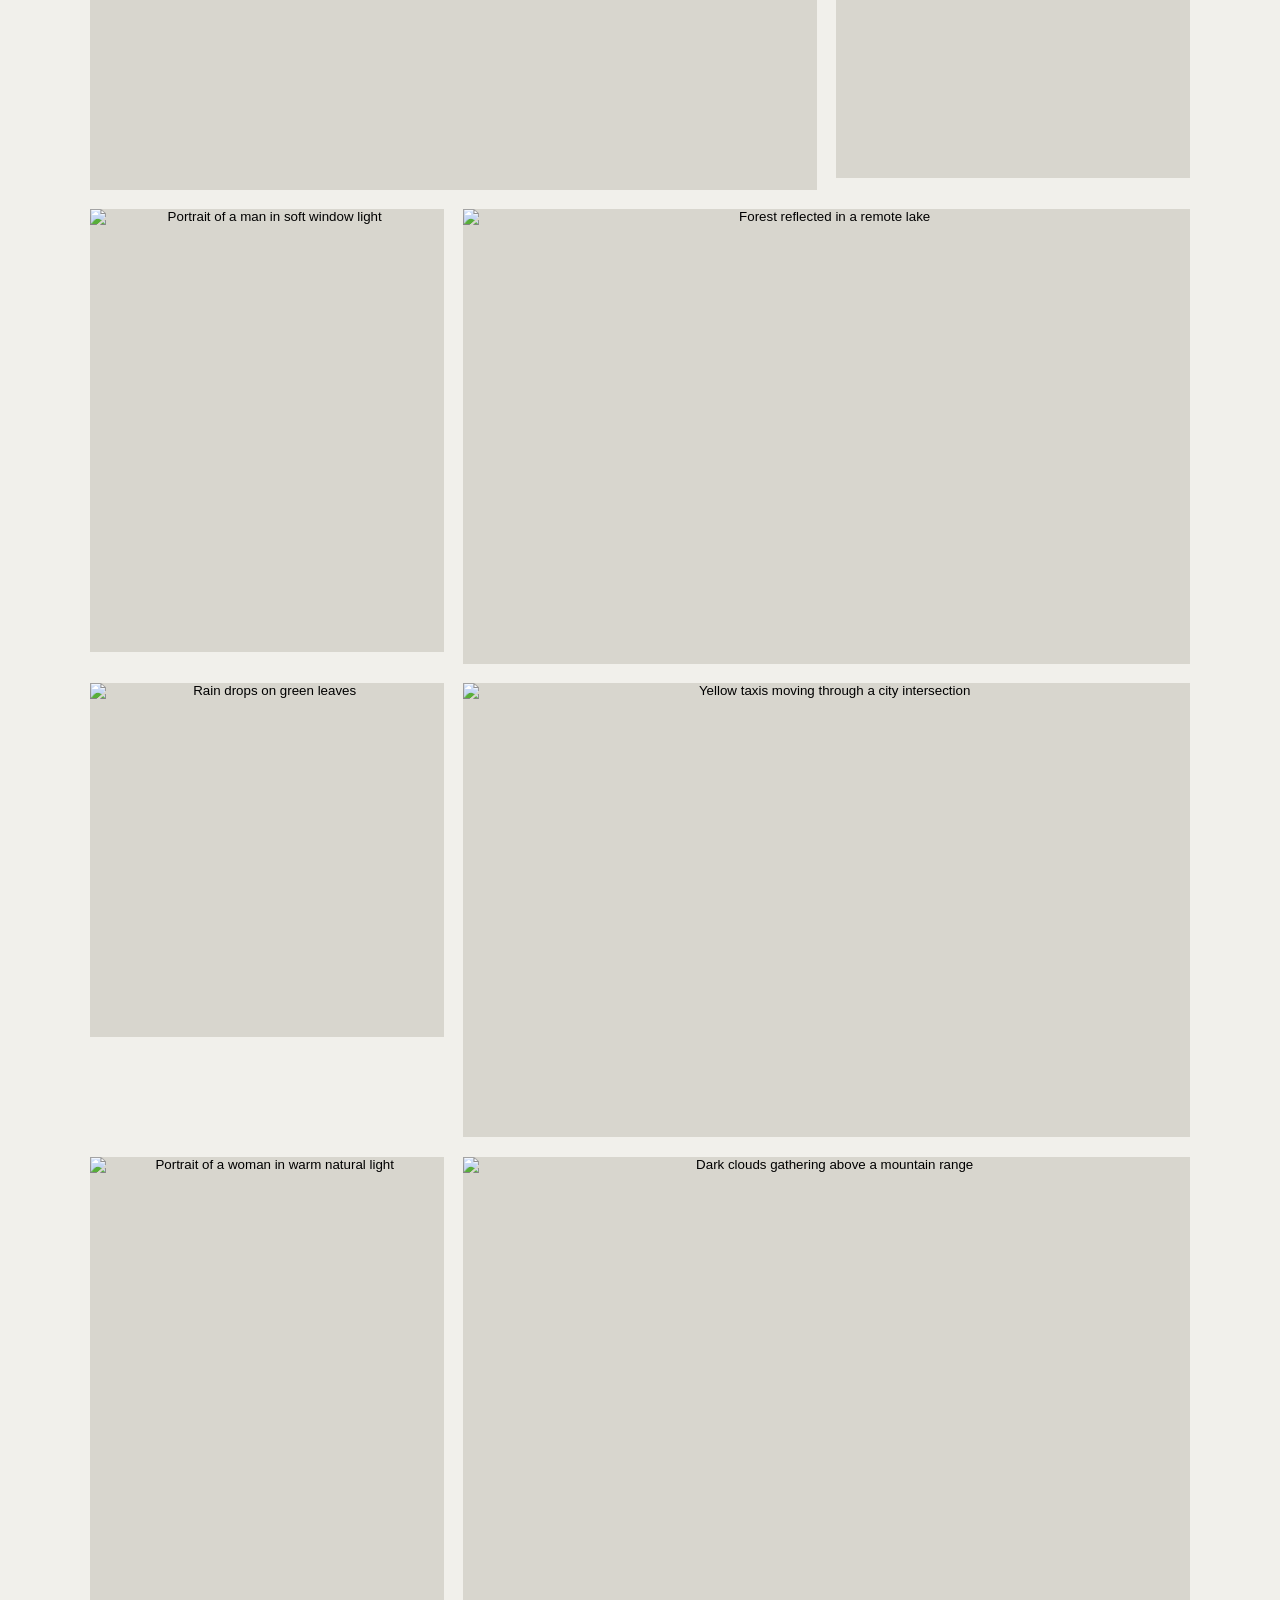
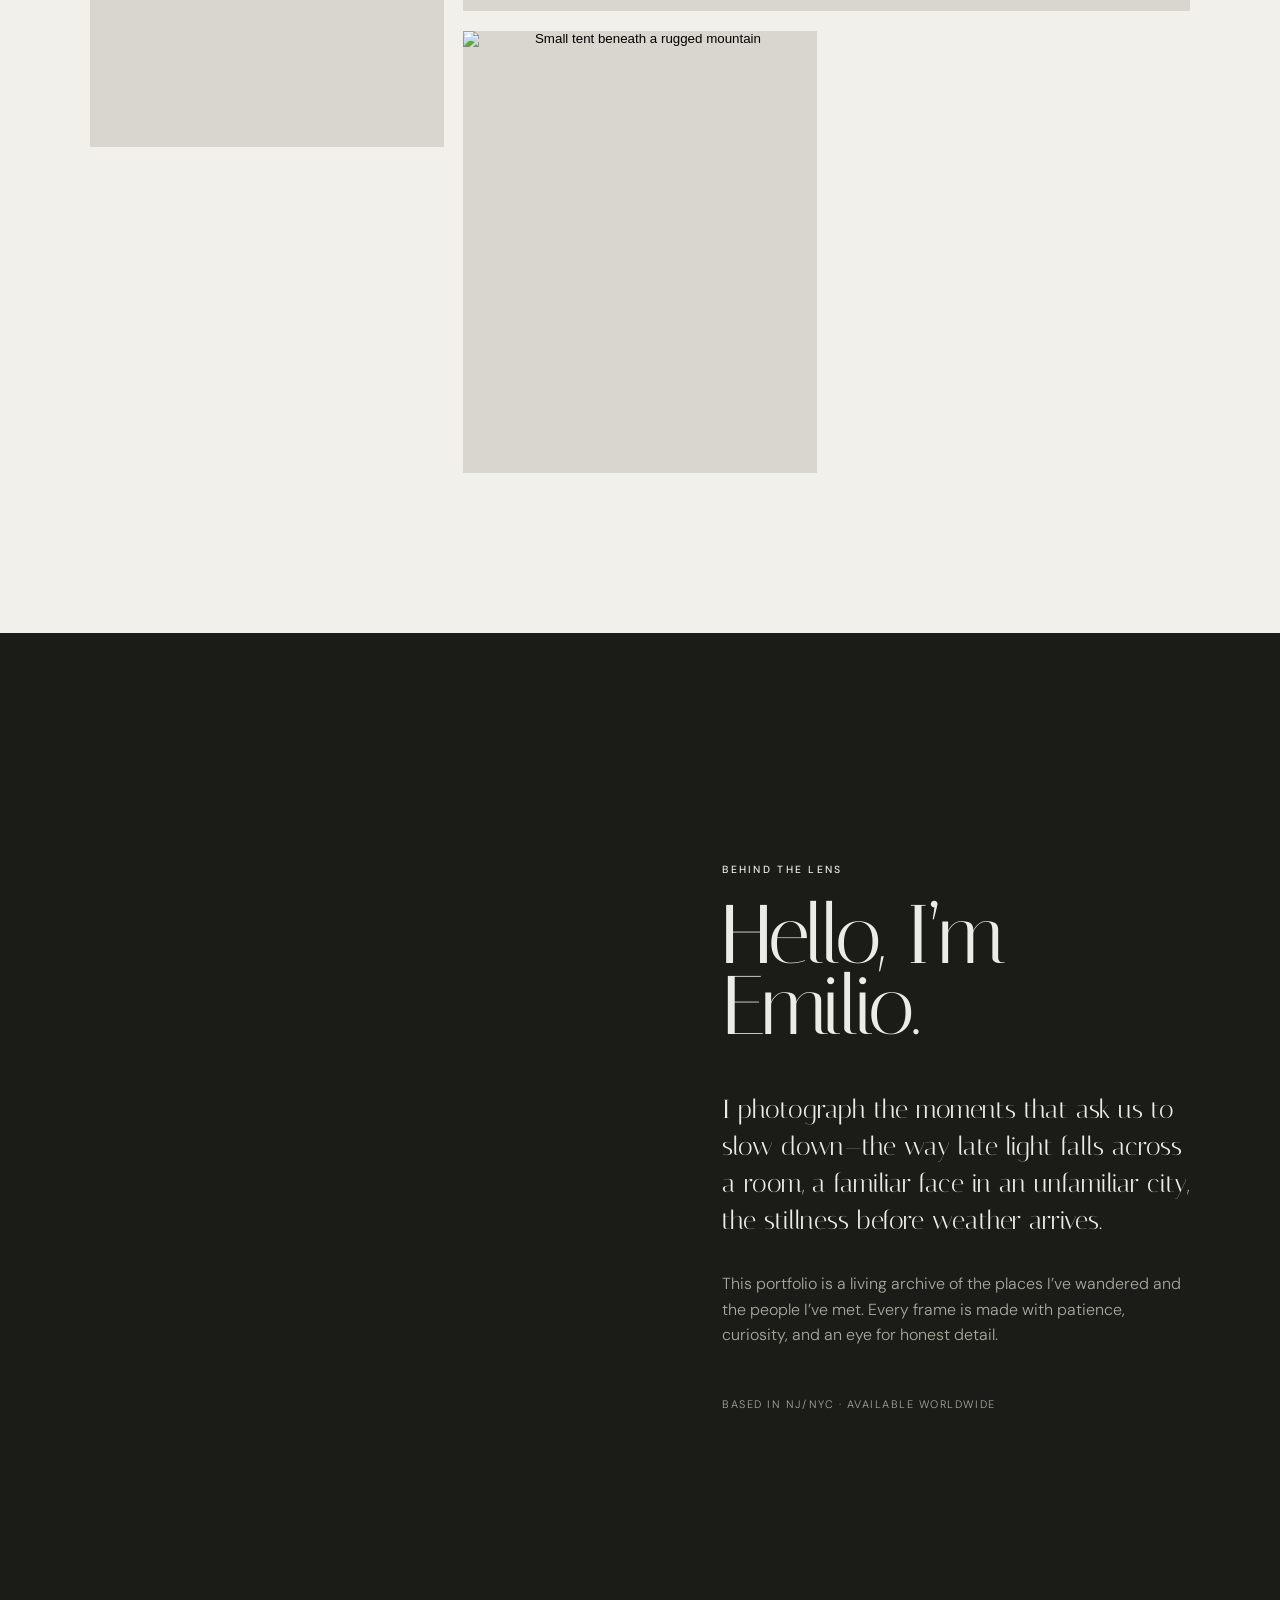
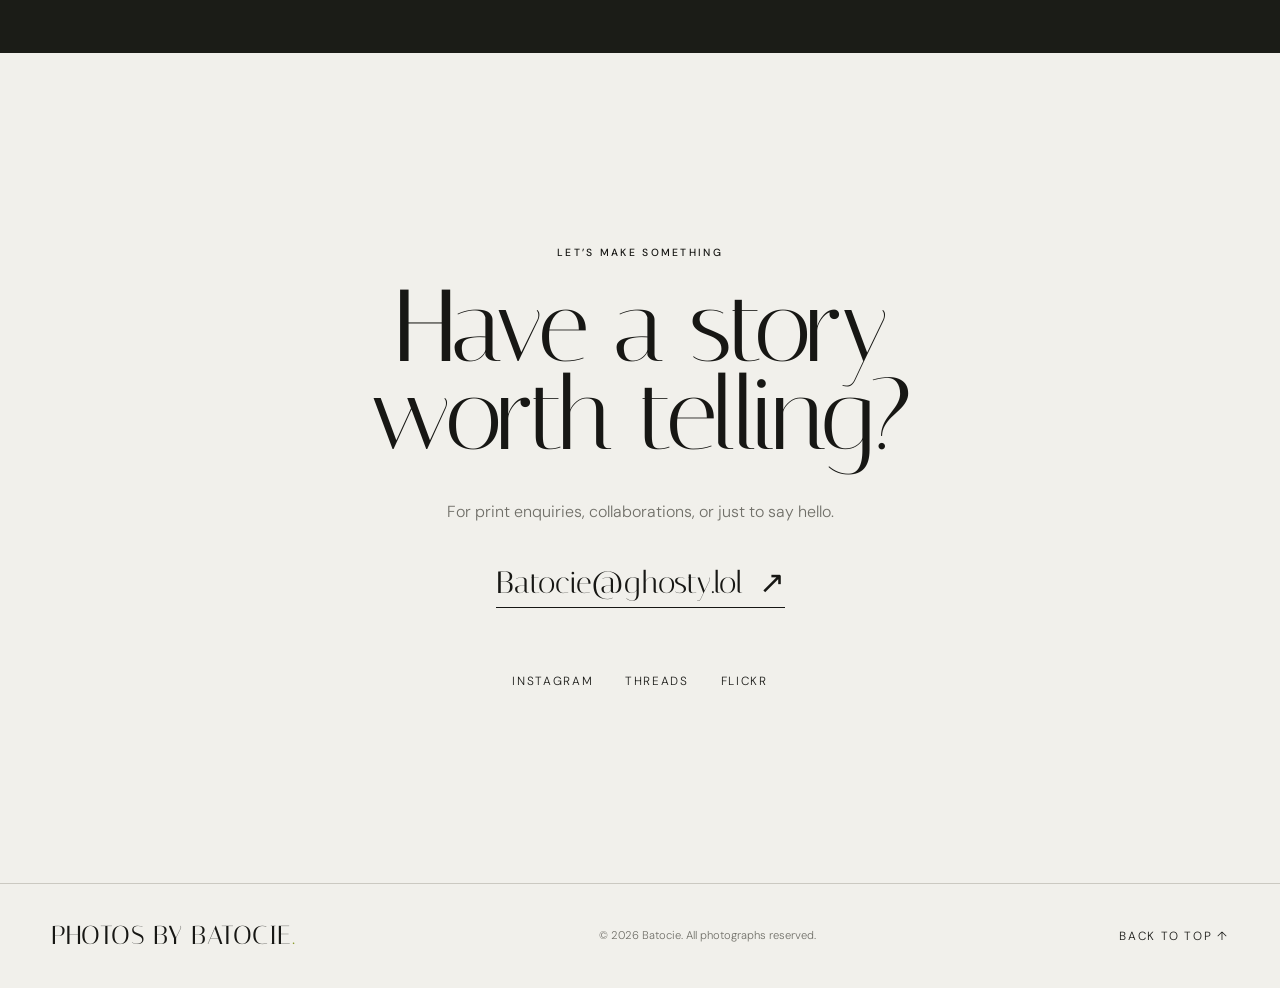
==== commit 922782c4: "Update index.html" ====
--- a/index.html
+++ b/index.html
@@ -8,7 +8,7 @@
   <meta property="og:title" content="Photos By Batocie — Photography Portfolio">
   <meta property="og:description" content="Stories held in light, distance, and the spaces between.">
   <meta property="og:type" content="website">
-  <title>Aperture — Photography Portfolio</title>
+  <title>Photos By Batocie — Photography Portfolio</title>
   <link rel="preconnect" href="https://images.unsplash.com">
   <link rel="stylesheet" href="styles.css">
   <script src="photos.js" defer></script>
@@ -29,7 +29,7 @@
       <div class="hero-image" role="img" aria-label="Mist settling between dark mountain ridges"></div>
       <div class="hero-shade"></div>
       <div class="hero-copy">
-        <p class="eyebrow">Selected photographs · 2023–2026</p>
+        <p class="eyebrow">Selected photographs · 2020–2026</p>
         <h1 id="hero-title">Stories held<br>in the light.</h1>
         <p class="hero-intro">Landscape, people, and the fleeting quiet in between.</p>
         <a class="text-link light" href="#work">Explore the collection <span aria-hidden="true">↓</span></a>
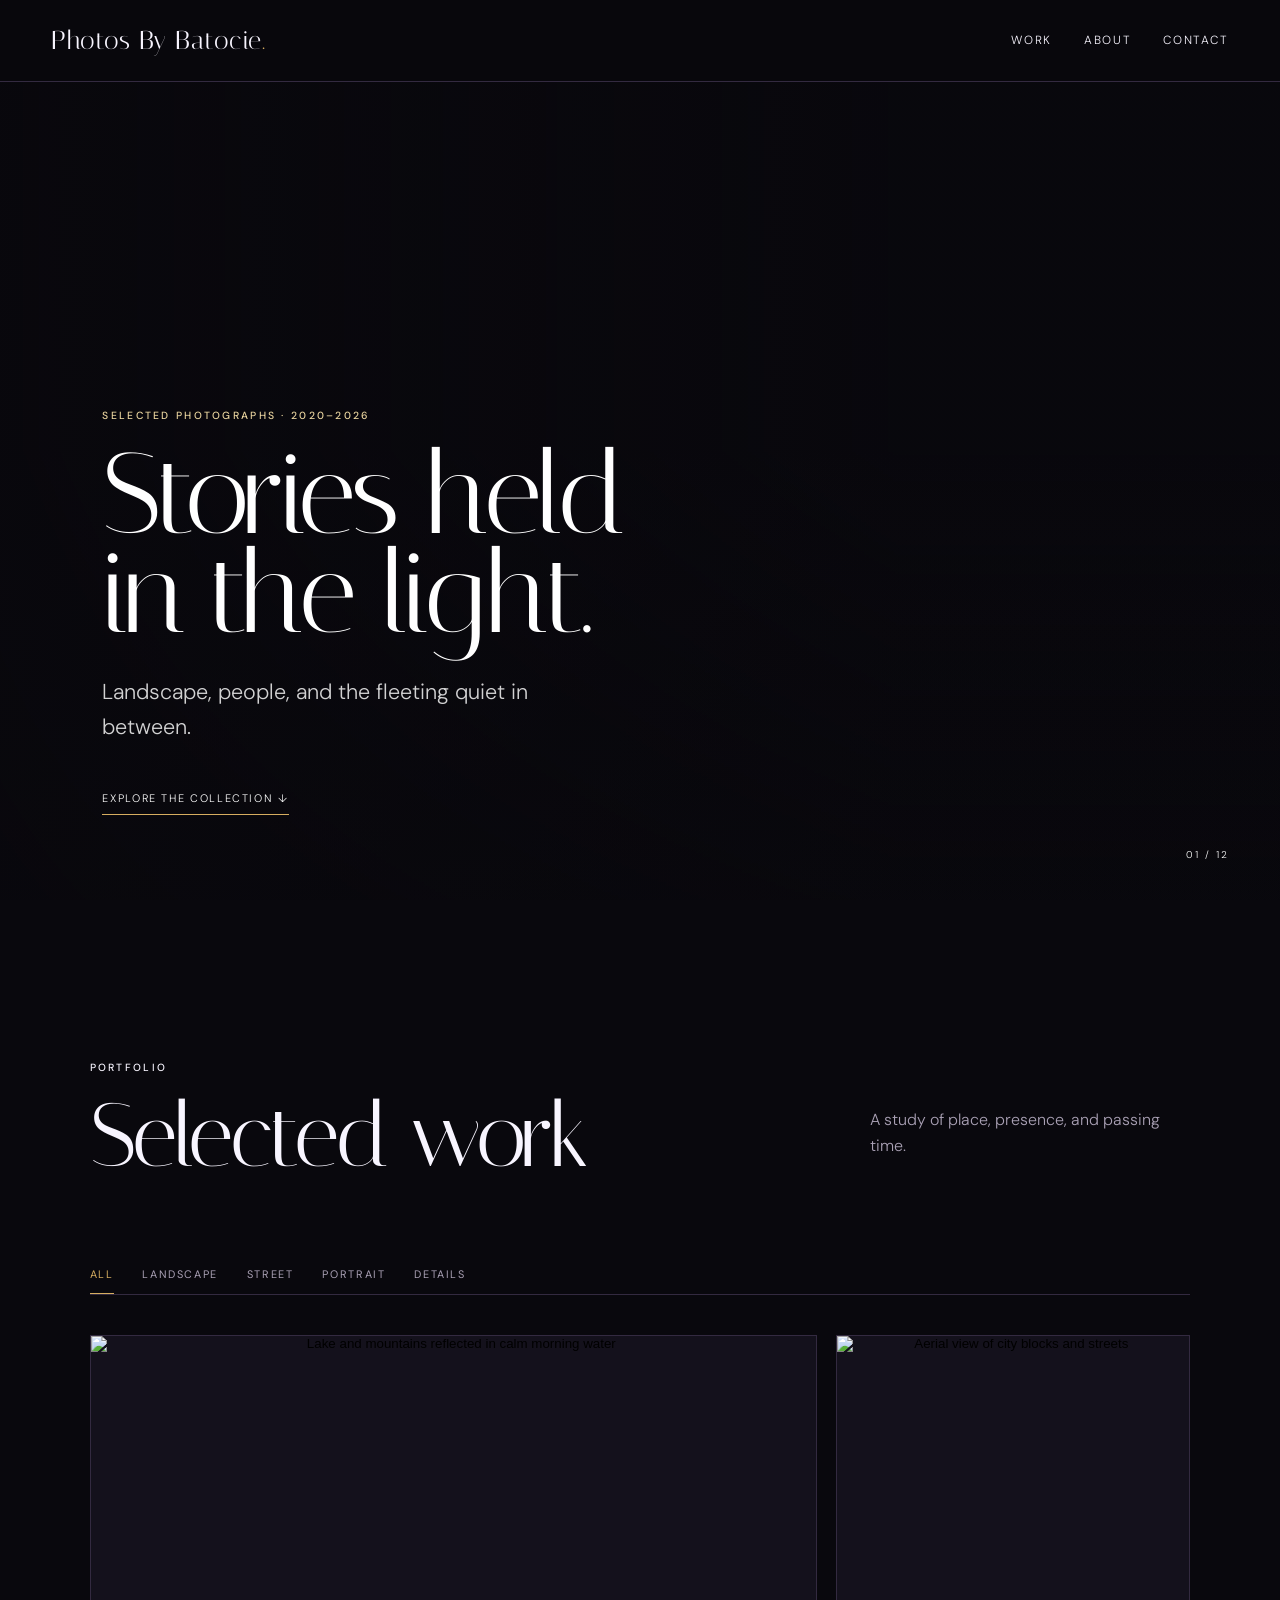
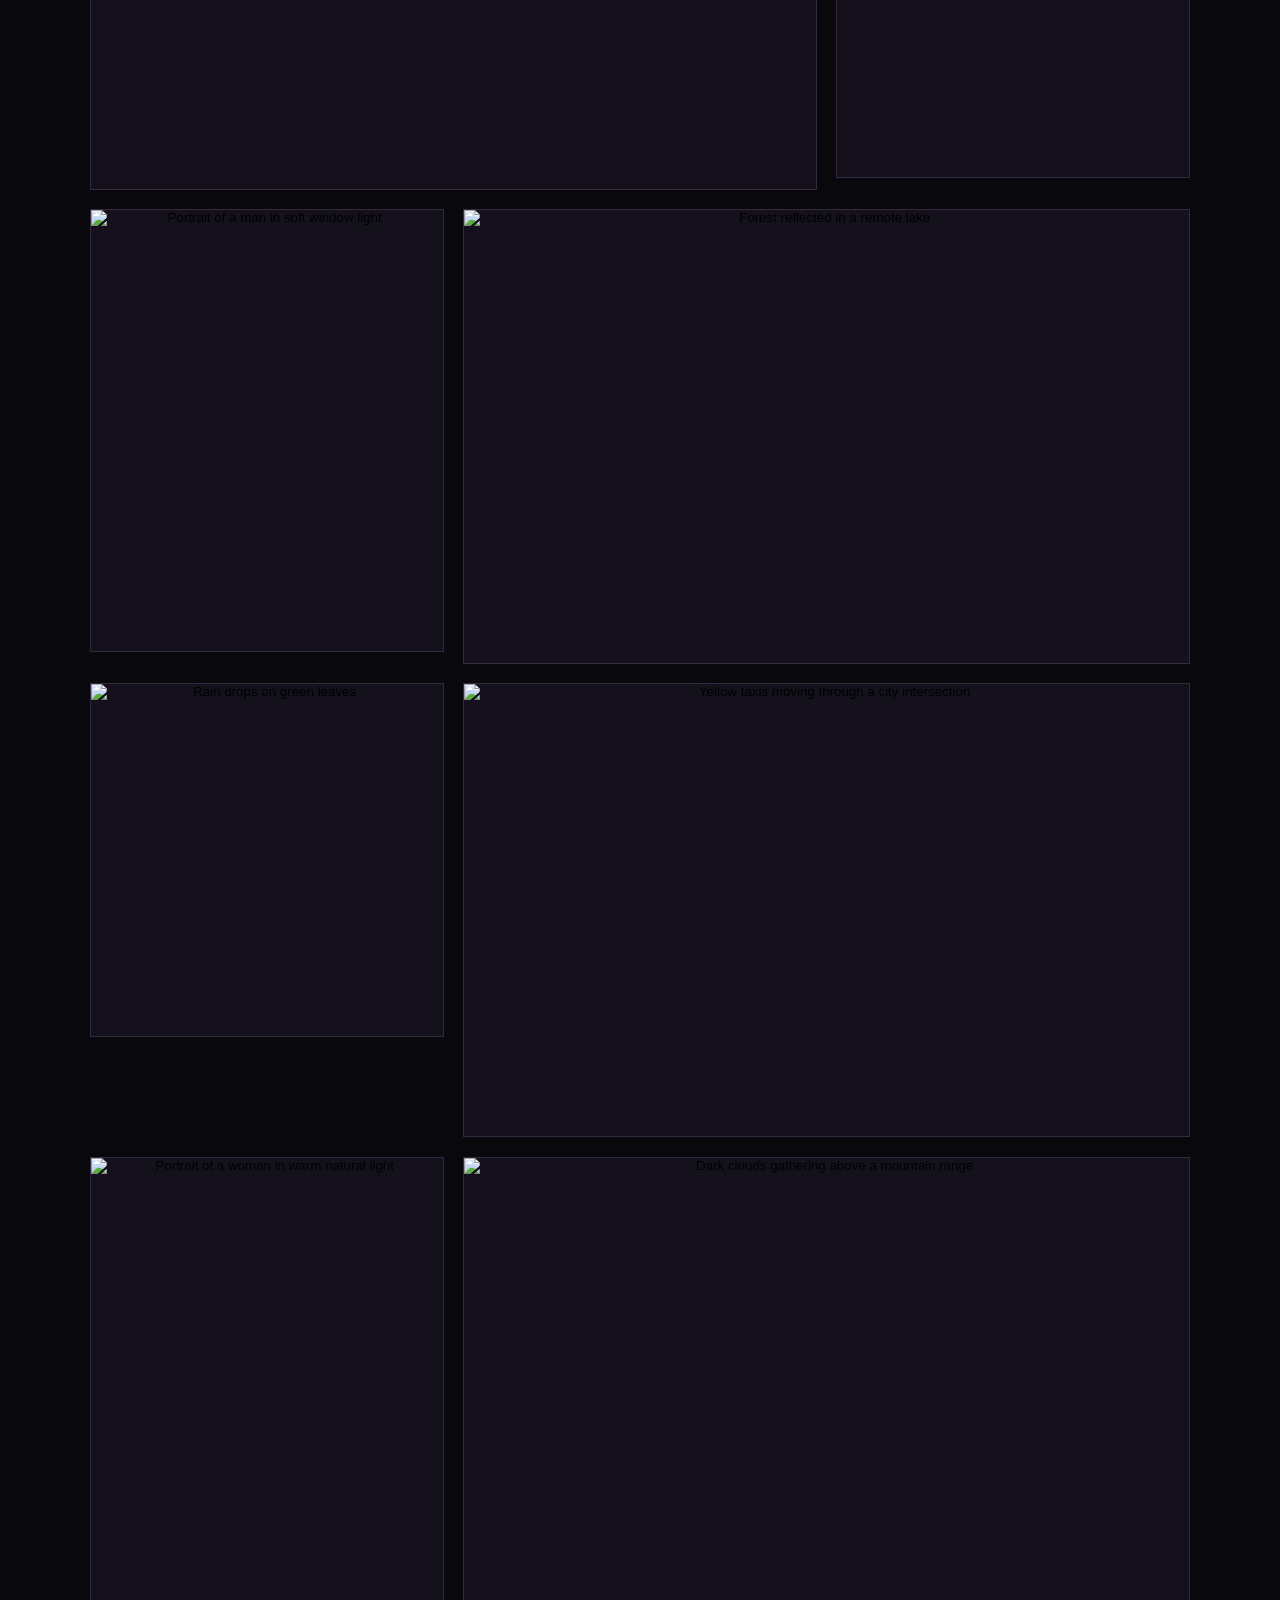
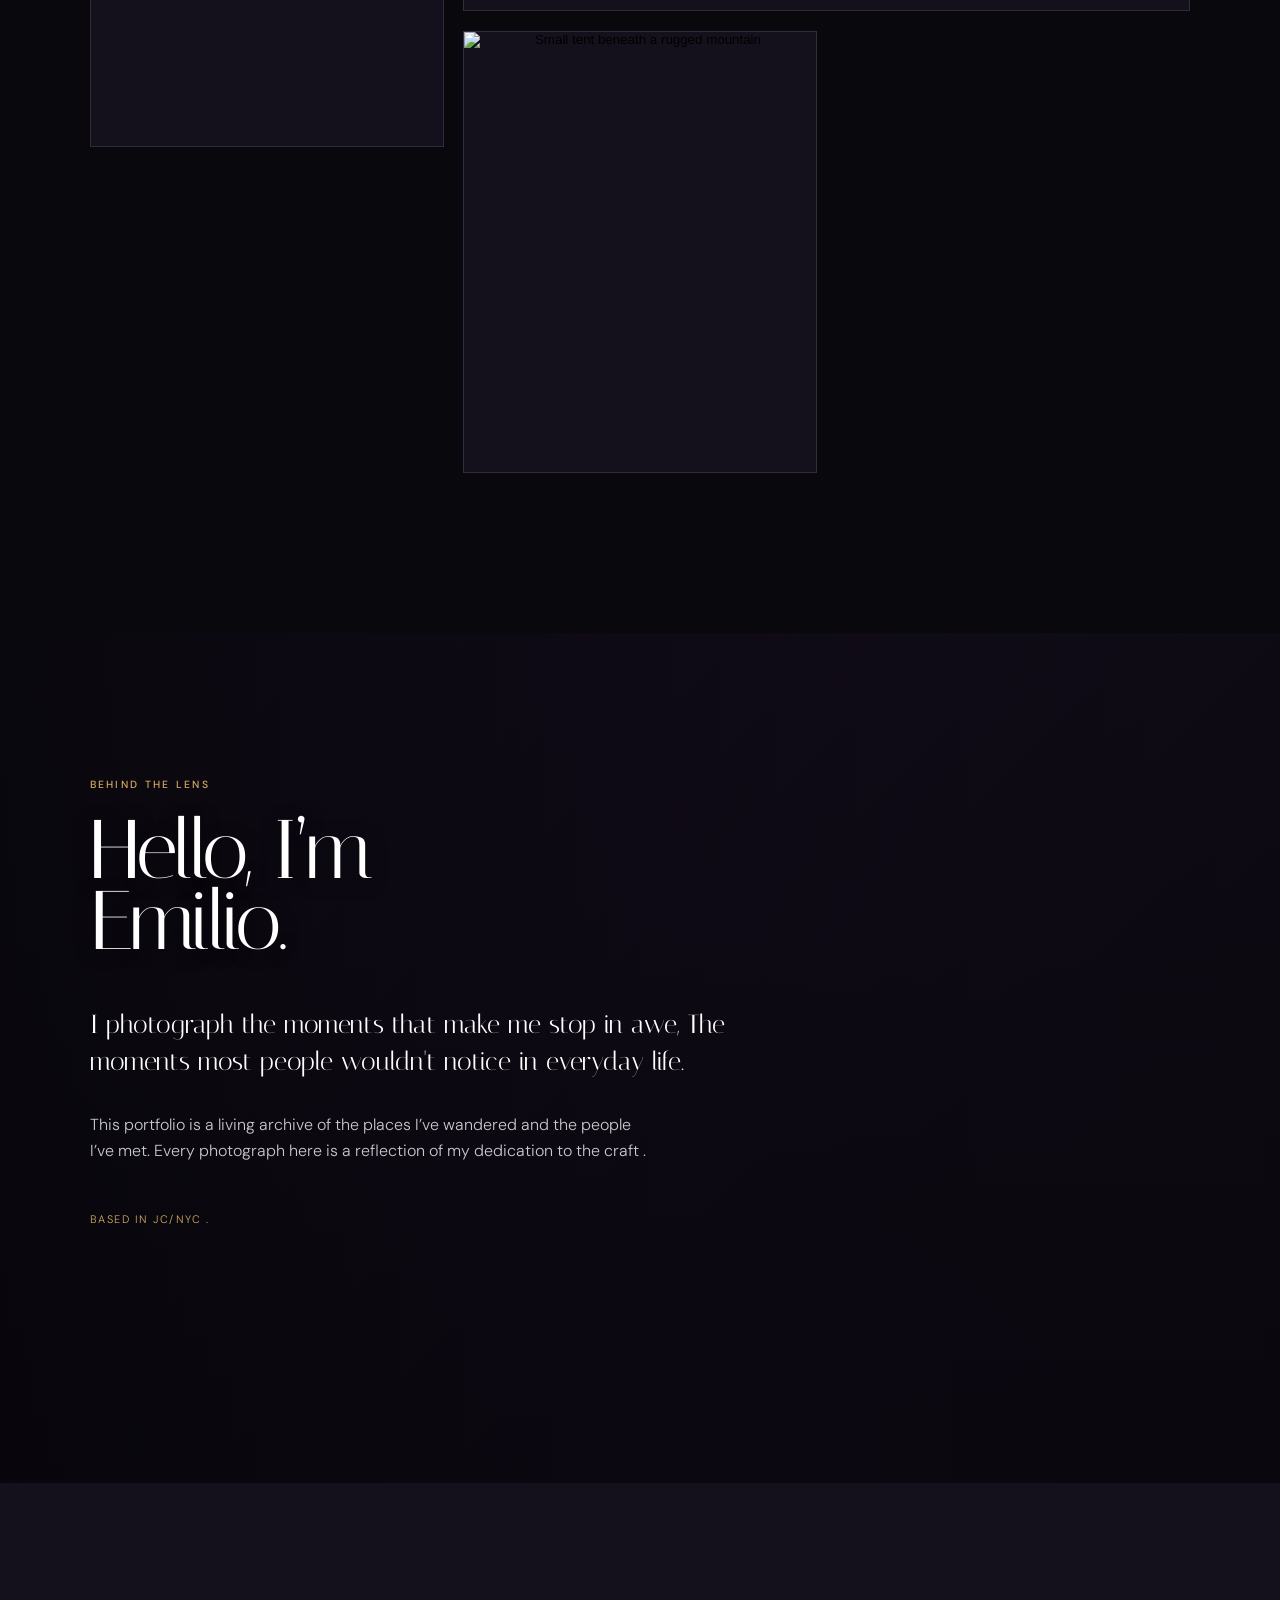
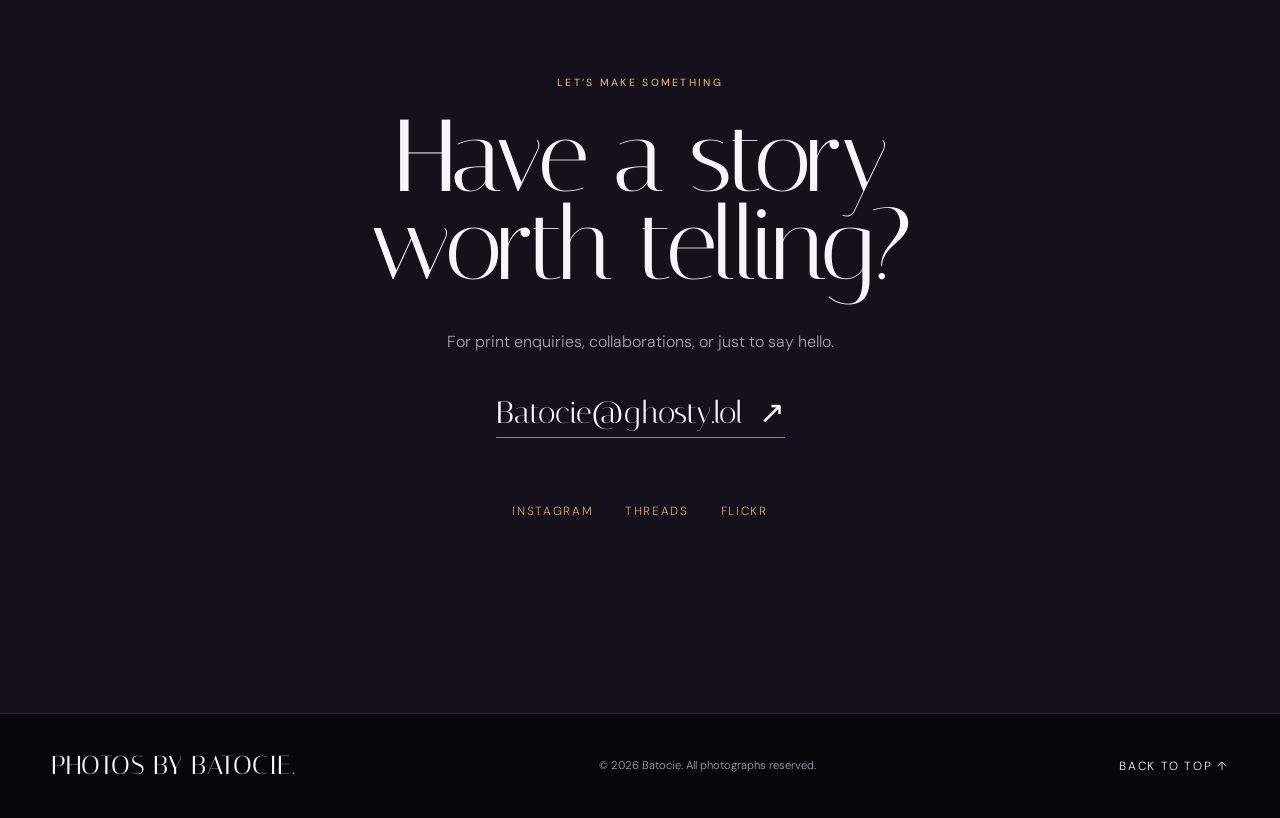
==== commit a1bc7dbe: "Update index.html" ====
--- a/index.html
+++ b/index.html
@@ -57,9 +57,9 @@
       <div class="about-copy">
         <p class="eyebrow">Behind the lens</p>
         <h2 id="about-title">Hello, I’m<br>Emilio.</h2>
-        <p class="lead">I photograph the moments that ask us to slow down—the way late light falls across a room, a familiar face in an unfamiliar city, the stillness before weather arrives.</p>
-        <p>This portfolio is a living archive of the places I’ve wandered and the people I’ve met. Every frame is made with patience, curiosity, and an eye for honest detail.</p>
-        <p class="note">Based in NJ/NYC · Available worldwide</p>
+        <p class="lead">I photograph the moments that make me stop in awe, The moments most people wouldn't notice in everyday life.</p>
+        <p>This portfolio is a living archive of the places I’ve wandered and the people I’ve met. Every photograph here is a reflection of my dedication to the craft .</p>
+        <p class="note">Based in JC/NYC .</p>
       </div>
     </section>
 
@@ -70,8 +70,8 @@
       <a class="email-link" href="mailto:Batocie@ghosty.lol">Batocie@ghosty.lol <span aria-hidden="true">↗</span></a>
       <div class="socials" aria-label="Social links">
         <a href="https://www.instagram.com/photosbybatocie" target="_blank" rel="noreferrer">Instagram</a>
-        <a href="https://www.threads.net/" target="_blank" rel="noreferrer">Threads</a>
-        <a href="https://www.flickr.com/" target="_blank" rel="noreferrer">Flickr</a>
+        <a href="https://www.threads.net/photosbybatocie" target="_blank" rel="noreferrer">Threads</a>
+        <a href="https://flickr.com/photos/204897718@N04 " target="_blank" rel="noreferrer">Flickr</a>
       </div>
     </section>
   </main>
--- a/styles.css
+++ b/styles.css
@@ -2,3 +2,309 @@
 :root{--ink:#171714;--paper:#f1f0eb;--muted:#706f68;--line:#cbc9c1;--accent:#b6c16c;--serif:"Italiana",Georgia,serif;--sans:"DM Sans",Arial,sans-serif}
 *{box-sizing:border-box}html{scroll-behavior:smooth}body{margin:0;background:var(--paper);color:var(--ink);font:300 16px/1.6 var(--sans);overflow-x:hidden}.modal-open{overflow:hidden}a{color:inherit}.skip-link{position:fixed;z-index:100;left:1rem;top:-4rem;background:#fff;padding:.75rem 1rem}.skip-link:focus{top:1rem}.site-header{height:82px;padding:0 4vw;display:flex;align-items:center;justify-content:space-between;background:var(--paper);position:relative;z-index:10}.brand{font:400 1.6rem/1 var(--serif);text-decoration:none;letter-spacing:.02em}.brand span{color:#8b9b2c}.site-header nav{display:flex;gap:2rem}.site-header nav a,.socials a,footer a{font-size:.74rem;text-transform:uppercase;letter-spacing:.14em;text-decoration:none}.site-header nav a:hover,.site-header nav a:focus-visible,.socials a:hover{opacity:.55}.menu-toggle{display:none;background:none;border:0;font:500 .74rem var(--sans);text-transform:uppercase;letter-spacing:.12em}.hero{height:calc(100svh - 82px);min-height:600px;position:relative;color:#fff;overflow:hidden}.hero-image{position:absolute;inset:0;background:url('https://images.unsplash.com/photo-1500534623283-312aade485b7?auto=format&fit=crop&w=2200&q=90') center 55%/cover no-repeat;animation:reveal 1.2s ease both}.hero-shade{position:absolute;inset:0;background:linear-gradient(90deg,rgba(9,12,8,.65),rgba(9,12,8,.08) 70%),linear-gradient(0deg,rgba(9,12,8,.3),transparent 50%)}.hero-copy{position:absolute;left:8vw;bottom:10vh;max-width:800px}.eyebrow{margin:0 0 1.3rem;text-transform:uppercase;letter-spacing:.22em;font-size:.65rem;font-weight:500}.hero h1,.section h2{font:400 clamp(4rem,9vw,9.5rem)/.86 var(--serif);letter-spacing:-.035em;margin:0}.hero-intro{font-size:clamp(1rem,1.7vw,1.35rem);max-width:470px;margin:2rem 0 2.5rem;color:rgba(255,255,255,.82)}.text-link{text-transform:uppercase;letter-spacing:.15em;font-size:.68rem;text-decoration:none;border-bottom:1px solid;padding-bottom:.55rem}.hero-index{position:absolute;right:4vw;bottom:3vh;font-size:.62rem;letter-spacing:.2em}.section{padding:10rem 7vw}.section-heading{display:flex;align-items:flex-end;justify-content:space-between;gap:3rem;margin-bottom:5rem}.section-heading h2{font-size:clamp(3.5rem,7vw,7.5rem)}.section-heading>p{max-width:320px;color:var(--muted)}.filters{display:flex;gap:1.8rem;border-bottom:1px solid var(--line);margin-bottom:2.5rem;overflow:auto}.filter{border:0;background:none;padding:.8rem 0;font:400 .68rem var(--sans);text-transform:uppercase;letter-spacing:.15em;color:var(--muted);position:relative;cursor:pointer}.filter.active{color:var(--ink)}.filter.active:after{content:"";position:absolute;height:2px;background:var(--ink);left:0;right:0;bottom:-1px}.gallery{display:grid;grid-template-columns:repeat(12,1fr);gap:1.2rem}.photo-card{position:relative;border:0;padding:0;background:#d8d6ce;overflow:hidden;cursor:zoom-in;grid-column:span 4;aspect-ratio:4/5}.photo-card.landscape{grid-column:span 8;aspect-ratio:8/5}.photo-card.square{aspect-ratio:1}.photo-card.tall{grid-row:span 2;aspect-ratio:3/5}.photo-card img{width:100%;height:100%;object-fit:cover;display:block;transition:transform .7s cubic-bezier(.2,.7,.1,1)}.photo-card:hover img,.photo-card:focus-visible img{transform:scale(1.025)}.photo-meta{position:absolute;left:0;right:0;bottom:0;display:flex;align-items:end;justify-content:space-between;padding:4rem 1.1rem 1rem;color:white;background:linear-gradient(transparent,rgba(0,0,0,.62));opacity:0;transition:opacity .3s;text-align:left}.photo-card:hover .photo-meta,.photo-card:focus-visible .photo-meta{opacity:1}.photo-meta strong{font:400 1.25rem var(--serif)}.photo-meta em{font:400 .58rem var(--sans);letter-spacing:.14em;text-transform:uppercase}.about{background:#1b1c17;color:#ecece6;display:grid;grid-template-columns:1.05fr .95fr;gap:9vw;align-items:center}.about-photo{min-height:700px;background:url('https://images.unsplash.com/photo-1500534314209-a25ddb2bd429?auto=format&fit=crop&w=1400&q=88') center/cover}.about-copy h2{font-size:clamp(3.8rem,6.5vw,7rem)}.about-copy .lead{font:400 clamp(1.25rem,2vw,1.8rem)/1.45 var(--serif);margin:3rem 0 2rem}.about-copy>p:not(.eyebrow):not(.lead){color:#aaa99f;max-width:560px}.about-copy .note{font-size:.68rem;text-transform:uppercase;letter-spacing:.14em;margin-top:3rem!important}.contact{text-align:center;padding-top:12rem;padding-bottom:12rem}.contact h2{font-size:clamp(4rem,8vw,9rem)}.contact>p:not(.eyebrow){color:var(--muted);margin:2.5rem auto;max-width:520px}.email-link{display:inline-flex;gap:1rem;align-items:center;font:400 clamp(1.25rem,2.4vw,2rem) var(--serif);text-decoration:none;border-bottom:1px solid var(--ink);padding-bottom:.35rem}.socials{margin-top:4rem;display:flex;justify-content:center;gap:2rem}footer{padding:2rem 4vw;border-top:1px solid var(--line);display:flex;align-items:center;justify-content:space-between;gap:2rem}footer p{color:var(--muted);font-size:.7rem}.lightbox{width:100vw;height:100vh;max-width:none;max-height:none;border:0;margin:0;padding:0;background:rgba(8,8,7,.96);color:#fff}.lightbox::backdrop{background:#080807}.lightbox figure{margin:0;width:100%;height:100%;display:grid;place-items:center;padding:5rem 8vw 4rem}.lightbox img{max-width:100%;max-height:82vh;object-fit:contain}.lightbox figcaption{position:absolute;bottom:1.5rem;left:8vw;right:8vw;display:flex;justify-content:space-between;font-size:.68rem;text-transform:uppercase;letter-spacing:.15em}.lightbox-close,.lightbox-nav{position:fixed;z-index:2;color:#fff;background:none;border:0;cursor:pointer;font:400 .7rem var(--sans);text-transform:uppercase;letter-spacing:.12em}.lightbox-close{top:1.5rem;right:2rem}.lightbox-nav{top:50%;font-size:1.5rem}.lightbox-nav.prev{left:2rem}.lightbox-nav.next{right:2rem}@keyframes reveal{from{transform:scale(1.04);opacity:.4}to{transform:scale(1);opacity:1}}@media(prefers-reduced-motion:reduce){*{scroll-behavior:auto!important;animation:none!important;transition:none!important}}
 @media(max-width:800px){.site-header{height:68px}.menu-toggle{display:block}.site-header nav{display:none;position:absolute;top:68px;left:0;right:0;background:var(--paper);padding:1.5rem 4vw;flex-direction:column;gap:1rem;border-top:1px solid var(--line)}.site-header nav.open{display:flex}.hero{height:calc(100svh - 68px)}.hero-copy{left:6vw;right:6vw}.hero h1{font-size:clamp(3.6rem,17vw,6rem)}.section{padding:7rem 5vw}.section-heading{display:block;margin-bottom:3rem}.section-heading>p{margin-top:1.5rem}.gallery{gap:.7rem}.photo-card,.photo-card.landscape{grid-column:span 6;aspect-ratio:4/5}.photo-card:nth-child(3n+1){grid-column:span 12;aspect-ratio:4/3}.about{grid-template-columns:1fr;gap:4rem}.about-photo{min-height:70vh}.about-copy{padding-bottom:2rem}footer{flex-direction:column;text-align:center}.lightbox-nav{top:auto;bottom:1.2rem}.lightbox-nav.prev{left:1.2rem}.lightbox-nav.next{right:1.2rem}.lightbox figcaption{bottom:4rem}}
+
+/* PHOTOS BY BATOCIE — DARK THEME */
+
+:root {
+  --ink: #f8f5ff;
+  --paper: #09080d;
+  --muted: #aaa1b5;
+  --line: #332a40;
+  --accent: #d6ad60;
+  --purple: #9b6cff;
+  --surface: #14111c;
+  --surface-purple: #1c1528;
+}
+
+body {
+  background: var(--paper);
+  color: var(--ink);
+}
+
+/* Header */
+.site-header {
+  background: rgba(9, 8, 13, 0.97);
+  border-bottom: 1px solid var(--line);
+}
+
+.brand span {
+  color: var(--accent);
+}
+
+.site-header nav a {
+  color: var(--ink);
+}
+
+.site-header nav a:hover,
+.site-header nav a:focus-visible {
+  color: var(--purple);
+  opacity: 1;
+}
+
+.menu-toggle {
+  color: var(--purple);
+}
+
+.skip-link {
+  background: var(--purple);
+  color: #ffffff;
+}
+
+/* Main hero */
+.hero-shade {
+  background:
+    linear-gradient(
+      90deg,
+      rgba(9, 8, 13, 0.8),
+      rgba(9, 8, 13, 0.12) 70%
+    ),
+    linear-gradient(
+      0deg,
+      rgba(9, 8, 13, 0.55),
+      transparent 55%
+    );
+}
+
+.hero .eyebrow {
+  color: #ead59f;
+}
+
+.text-link.light {
+  border-color: var(--accent);
+}
+
+/* Portfolio */
+.work {
+  background: var(--paper);
+}
+
+.section-heading > p {
+  color: var(--muted);
+}
+
+.filters {
+  border-color: var(--line);
+}
+
+.filter {
+  color: var(--muted);
+}
+
+.filter:hover {
+  color: var(--purple);
+}
+
+.filter.active {
+  color: var(--accent);
+}
+
+.filter.active::after {
+  background: var(--accent);
+}
+
+.photo-card {
+  background: var(--surface);
+  border: 1px solid var(--line);
+}
+
+/* About */
+.about {
+  background:
+    linear-gradient(
+      135deg,
+      var(--surface-purple),
+      #0d0a12 70%
+    );
+  color: var(--ink);
+}
+
+.about-copy .eyebrow {
+  color: var(--accent);
+}
+
+.about-copy > p:not(.eyebrow):not(.lead) {
+  color: var(--muted);
+}
+
+/* Contact */
+.contact {
+  background: var(--surface);
+}
+
+.contact .eyebrow {
+  color: var(--accent);
+}
+
+.contact > p:not(.eyebrow) {
+  color: var(--muted);
+}
+
+.email-link {
+  border-color: var(--purple);
+}
+
+.email-link:hover {
+  color: var(--purple);
+}
+
+.socials a {
+  color: var(--accent);
+}
+
+.socials a:hover,
+.socials a:focus-visible {
+  color: var(--purple);
+  opacity: 1;
+}
+
+/* Footer */
+footer {
+  background: #07060a;
+  border-color: var(--line);
+}
+
+footer p {
+  color: var(--muted);
+}
+
+footer a:hover,
+footer a:focus-visible {
+  color: var(--purple);
+}
+
+/* Lightbox */
+.lightbox {
+  background: rgba(7, 5, 11, 0.98);
+}
+
+.lightbox::backdrop {
+  background: #07050b;
+}
+
+.lightbox-close:hover,
+.lightbox-nav:hover {
+  color: var(--purple);
+}
+
+/* Keyboard accessibility */
+a:focus-visible,
+button:focus-visible {
+  outline: 2px solid var(--purple);
+  outline-offset: 4px;
+}
+
+/* Mobile */
+@media (max-width: 800px) {
+  .brand {
+    font-size: 1.35rem;
+  }
+
+  .site-header nav {
+    background: #0d0a12;
+    border-color: var(--line);
+  }
+}
+
+/* OVERLAY ABOUT TEXT ON PHOTOGRAPH */
+
+.about {
+  position: relative;
+  display: block;
+  min-height: 850px;
+  padding: 9rem 7vw;
+  overflow: hidden;
+  isolation: isolate;
+  color: #ffffff;
+}
+
+.about-photo {
+  position: absolute;
+  inset: 0;
+  min-height: 0;
+  width: 100%;
+  height: 100%;
+  z-index: -2;
+  background-position: center;
+  background-size: cover;
+  background-repeat: no-repeat;
+}
+
+/* Dark overlay so the words remain readable */
+.about::after {
+  content: "";
+  position: absolute;
+  inset: 0;
+  z-index: -1;
+  background:
+    linear-gradient(
+      90deg,
+      rgba(8, 6, 12, 0.92) 0%,
+      rgba(12, 8, 18, 0.75) 50%,
+      rgba(12, 8, 18, 0.25) 100%
+    ),
+    linear-gradient(
+      0deg,
+      rgba(8, 6, 12, 0.8),
+      transparent 65%
+    );
+}
+
+.about-copy {
+  position: relative;
+  z-index: 1;
+  max-width: 650px;
+  padding: 0;
+}
+
+.about-copy .eyebrow {
+  color: #d6ad60;
+}
+
+.about-copy h2 {
+  color: #ffffff;
+  text-shadow: 0 3px 20px rgba(0, 0, 0, 0.45);
+}
+
+.about-copy .lead {
+  color: #ffffff;
+}
+
+.about-copy > p:not(.eyebrow):not(.lead) {
+  color: rgba(255, 255, 255, 0.78);
+}
+
+.about-copy .note {
+  color: #d6ad60 !important;
+}
+
+/* Mobile layout */
+@media (max-width: 800px) {
+  .about {
+    min-height: 900px;
+    padding: 6rem 6vw;
+    display: flex;
+    align-items: flex-end;
+  }
+
+  .about-photo {
+    background-position: center;
+  }
+
+  .about::after {
+    background:
+      linear-gradient(
+        0deg,
+        rgba(8, 6, 12, 0.96) 0%,
+        rgba(8, 6, 12, 0.72) 58%,
+        rgba(8, 6, 12, 0.2) 100%
+      );
+  }
+
+  .about-copy {
+    padding: 0;
+  }
+
+  .about-copy h2 {
+    font-size: clamp(3.6rem, 17vw, 6rem);
+  }
+}
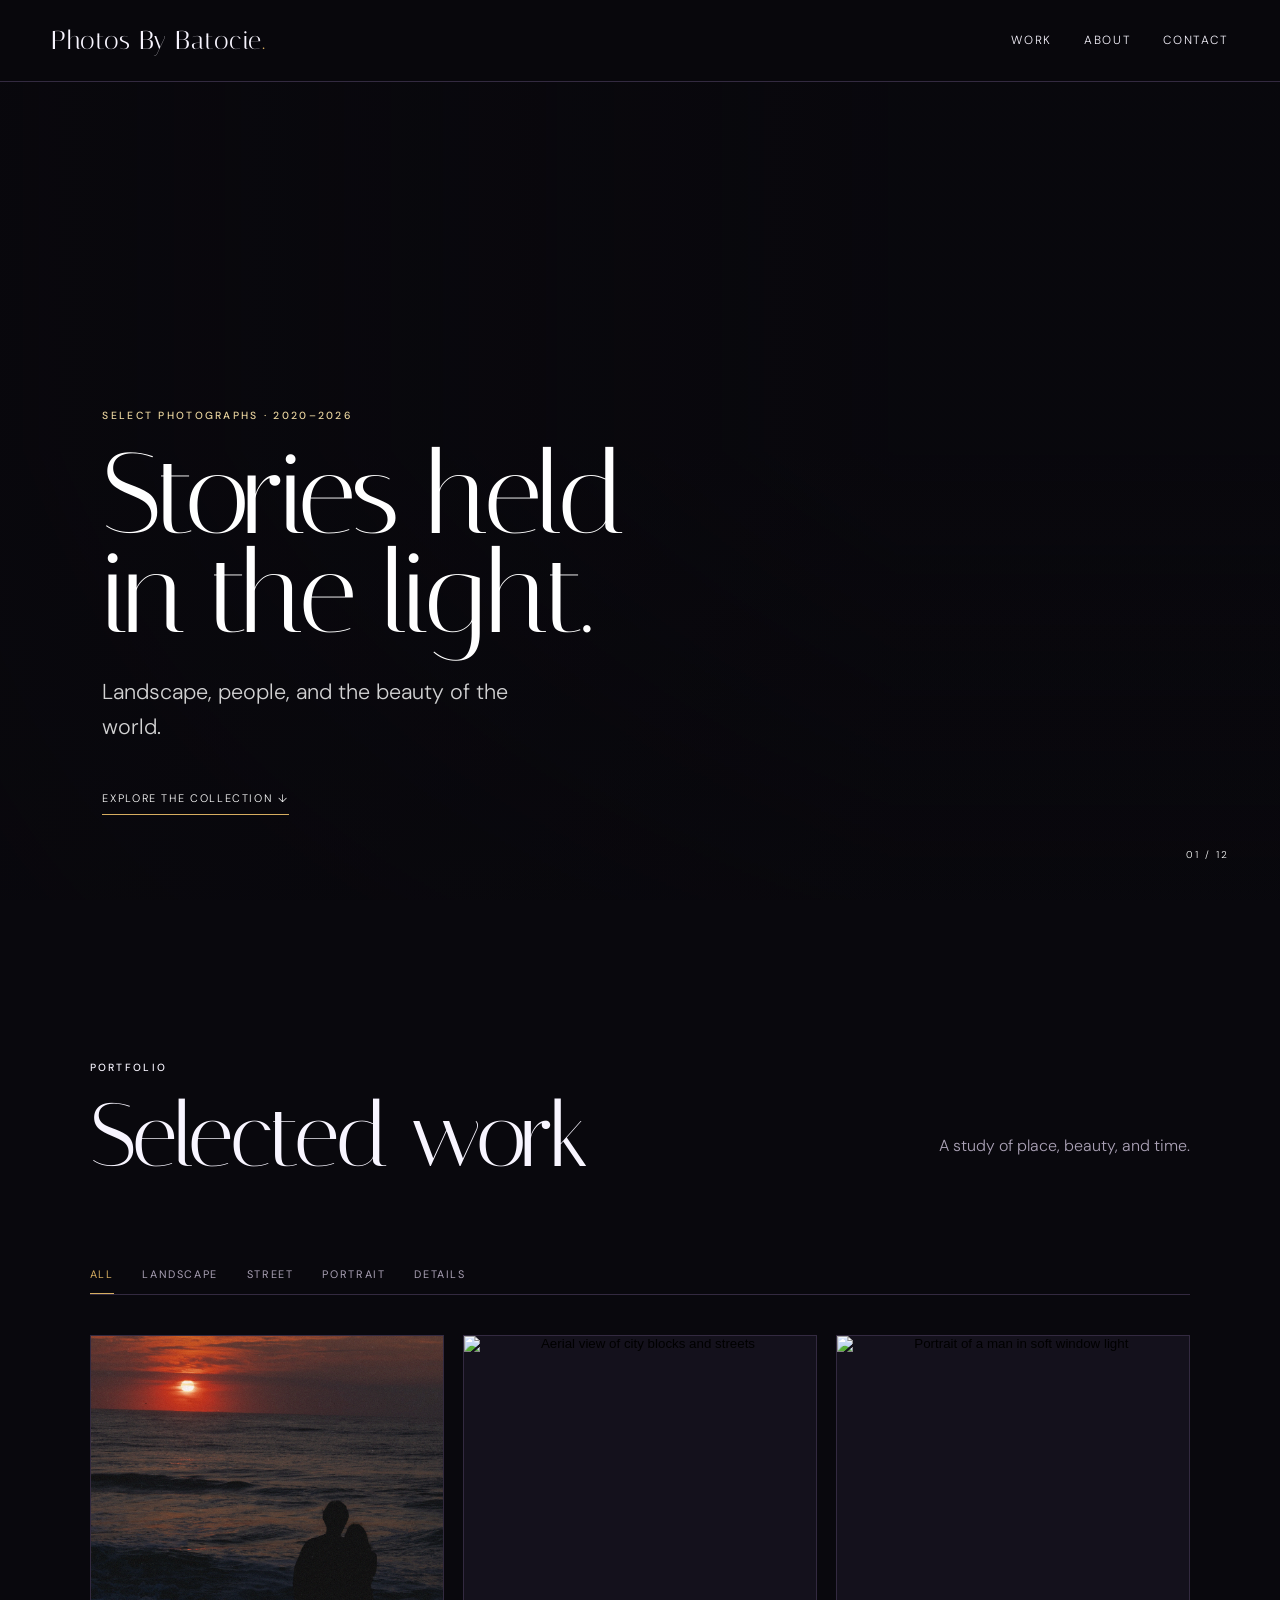
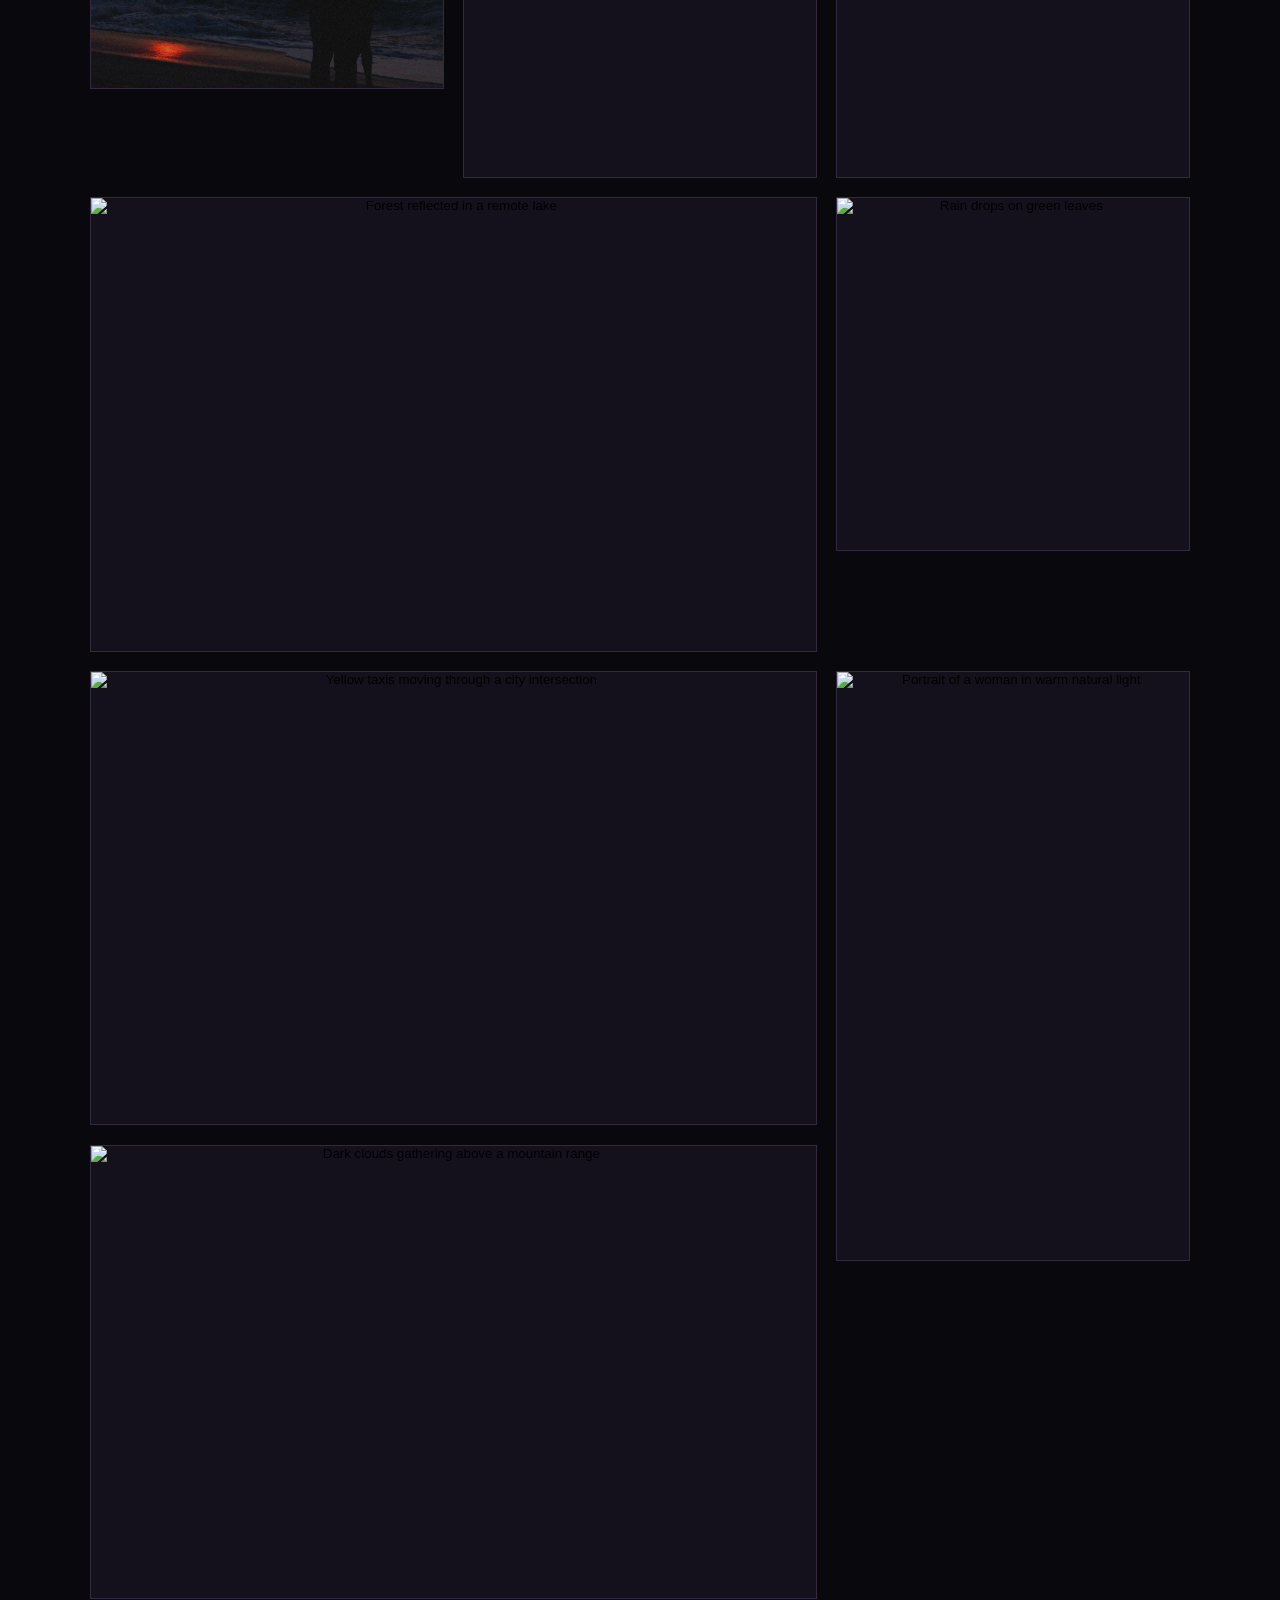
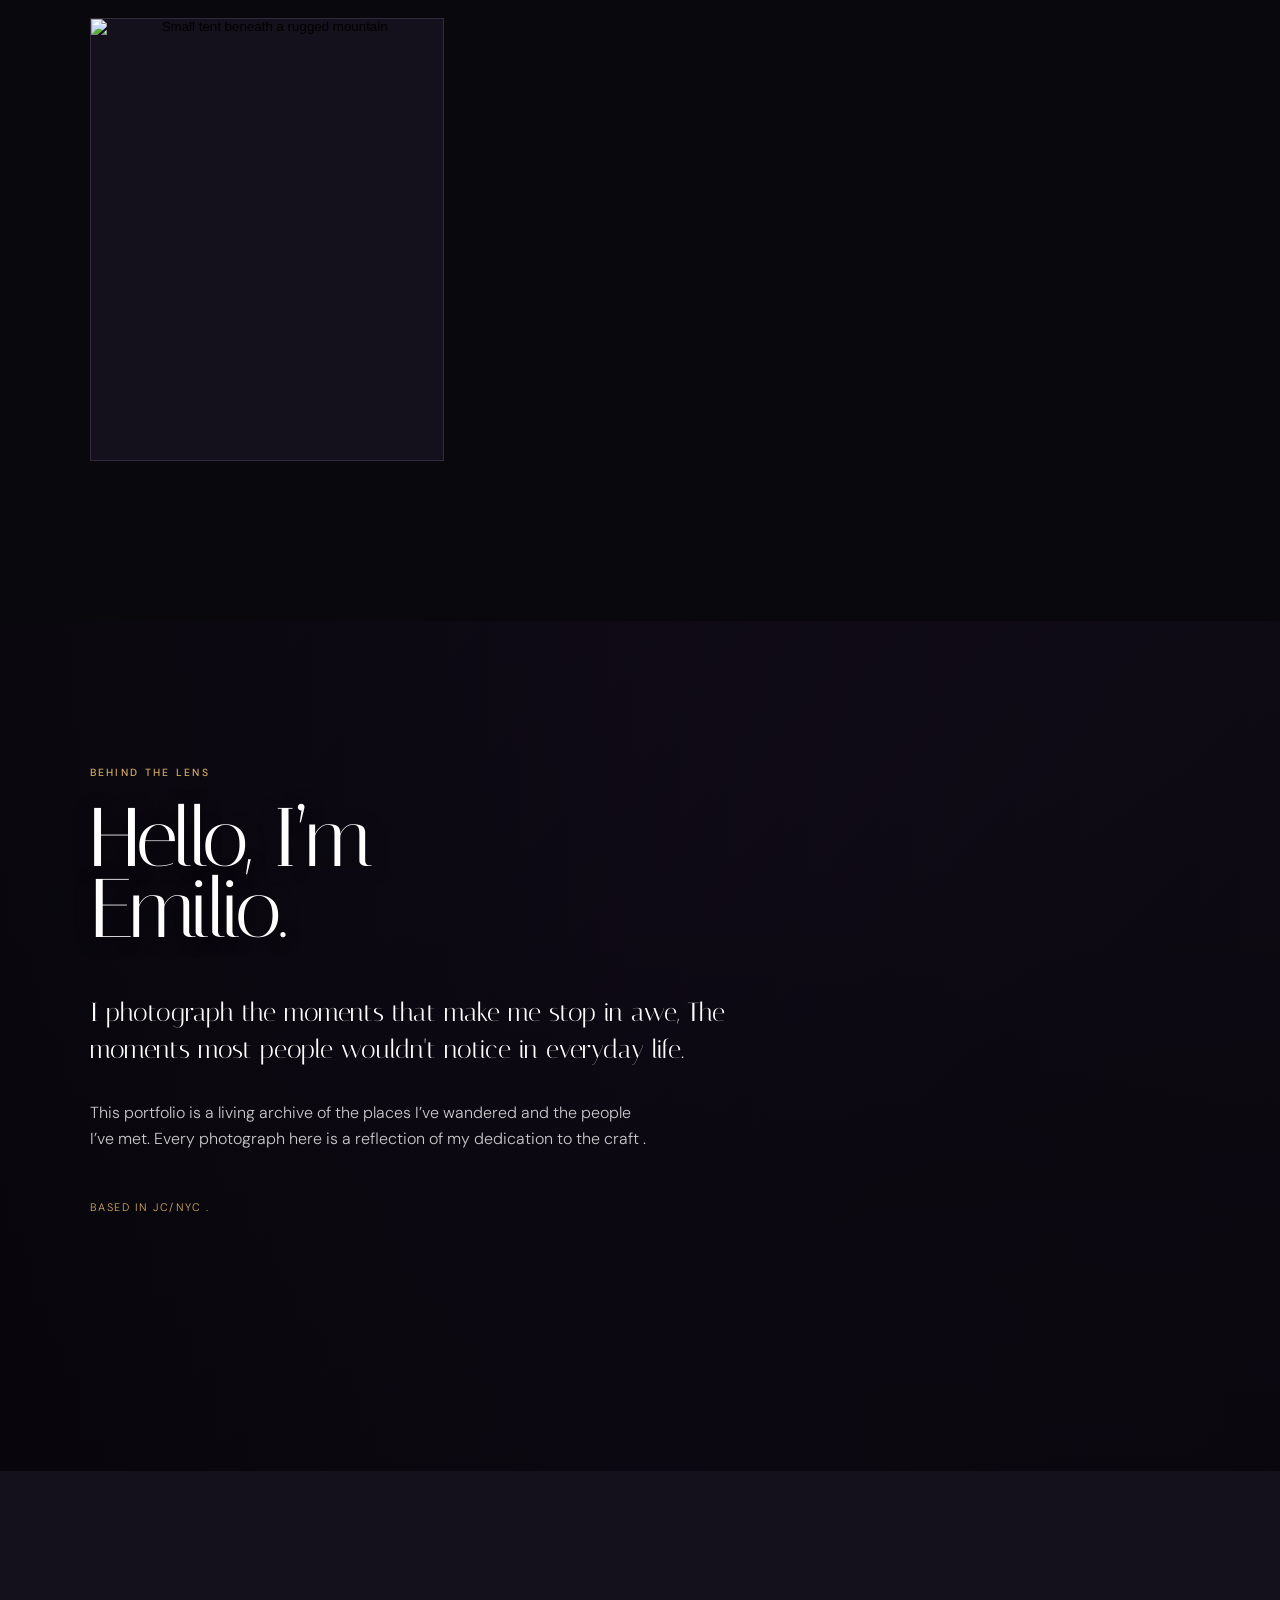
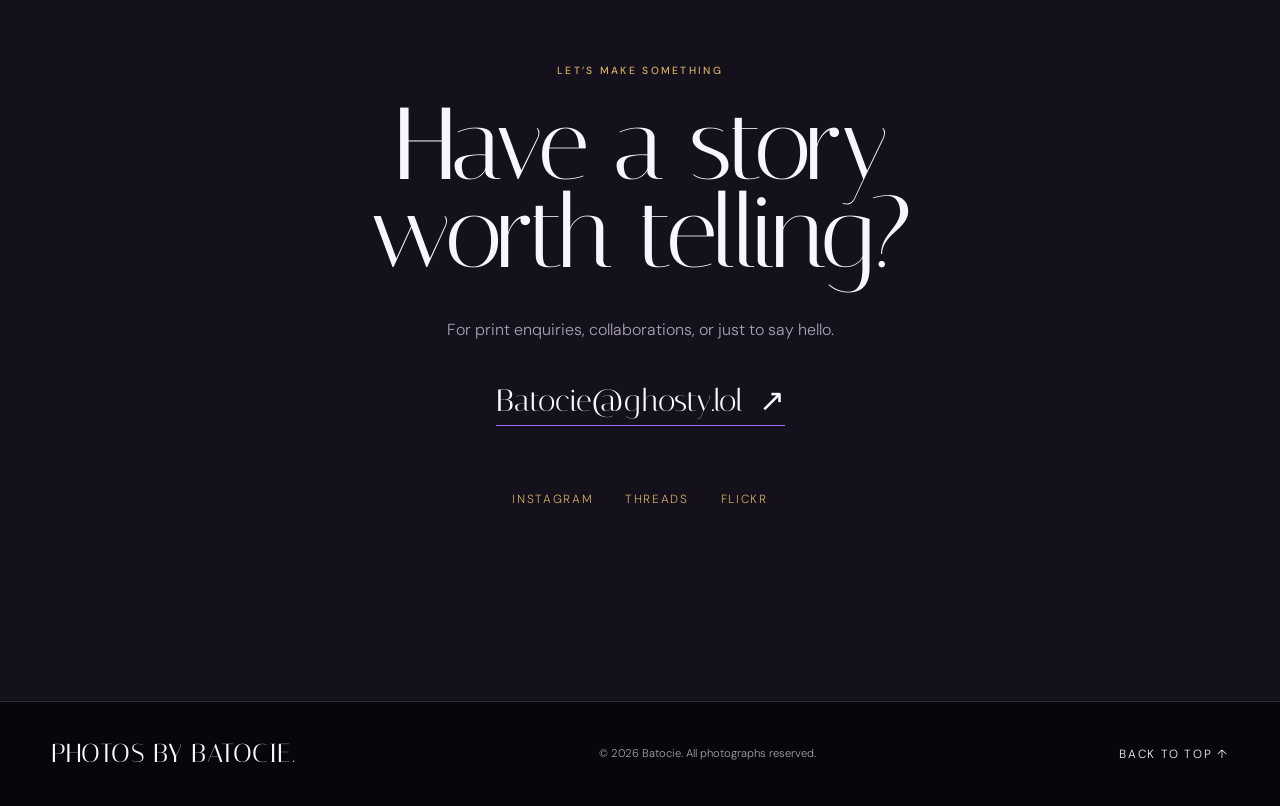
==== commit 675eb01c: "Update index.html" ====
--- a/index.html
+++ b/index.html
@@ -29,9 +29,9 @@
       <div class="hero-image" role="img" aria-label="Mist settling between dark mountain ridges"></div>
       <div class="hero-shade"></div>
       <div class="hero-copy">
-        <p class="eyebrow">Selected photographs · 2020–2026</p>
+        <p class="eyebrow">Select photographs · 2020–2026</p>
         <h1 id="hero-title">Stories held<br>in the light.</h1>
-        <p class="hero-intro">Landscape, people, and the fleeting quiet in between.</p>
+        <p class="hero-intro">Landscape, people, and the beauty of the world.</p>
         <a class="text-link light" href="#work">Explore the collection <span aria-hidden="true">↓</span></a>
       </div>
       <p class="hero-index" aria-hidden="true">01 / 12</p>
@@ -40,7 +40,7 @@
     <section class="work section" id="work" aria-labelledby="work-title">
       <div class="section-heading">
         <div><p class="eyebrow">Portfolio</p><h2 id="work-title">Selected work</h2></div>
-        <p>A study of place, presence, and passing time.</p>
+        <p>A study of place, beauty, and time.</p>
       </div>
       <div class="filters" role="group" aria-label="Filter photographs">
         <button class="filter active" data-filter="All" aria-pressed="true">All</button>
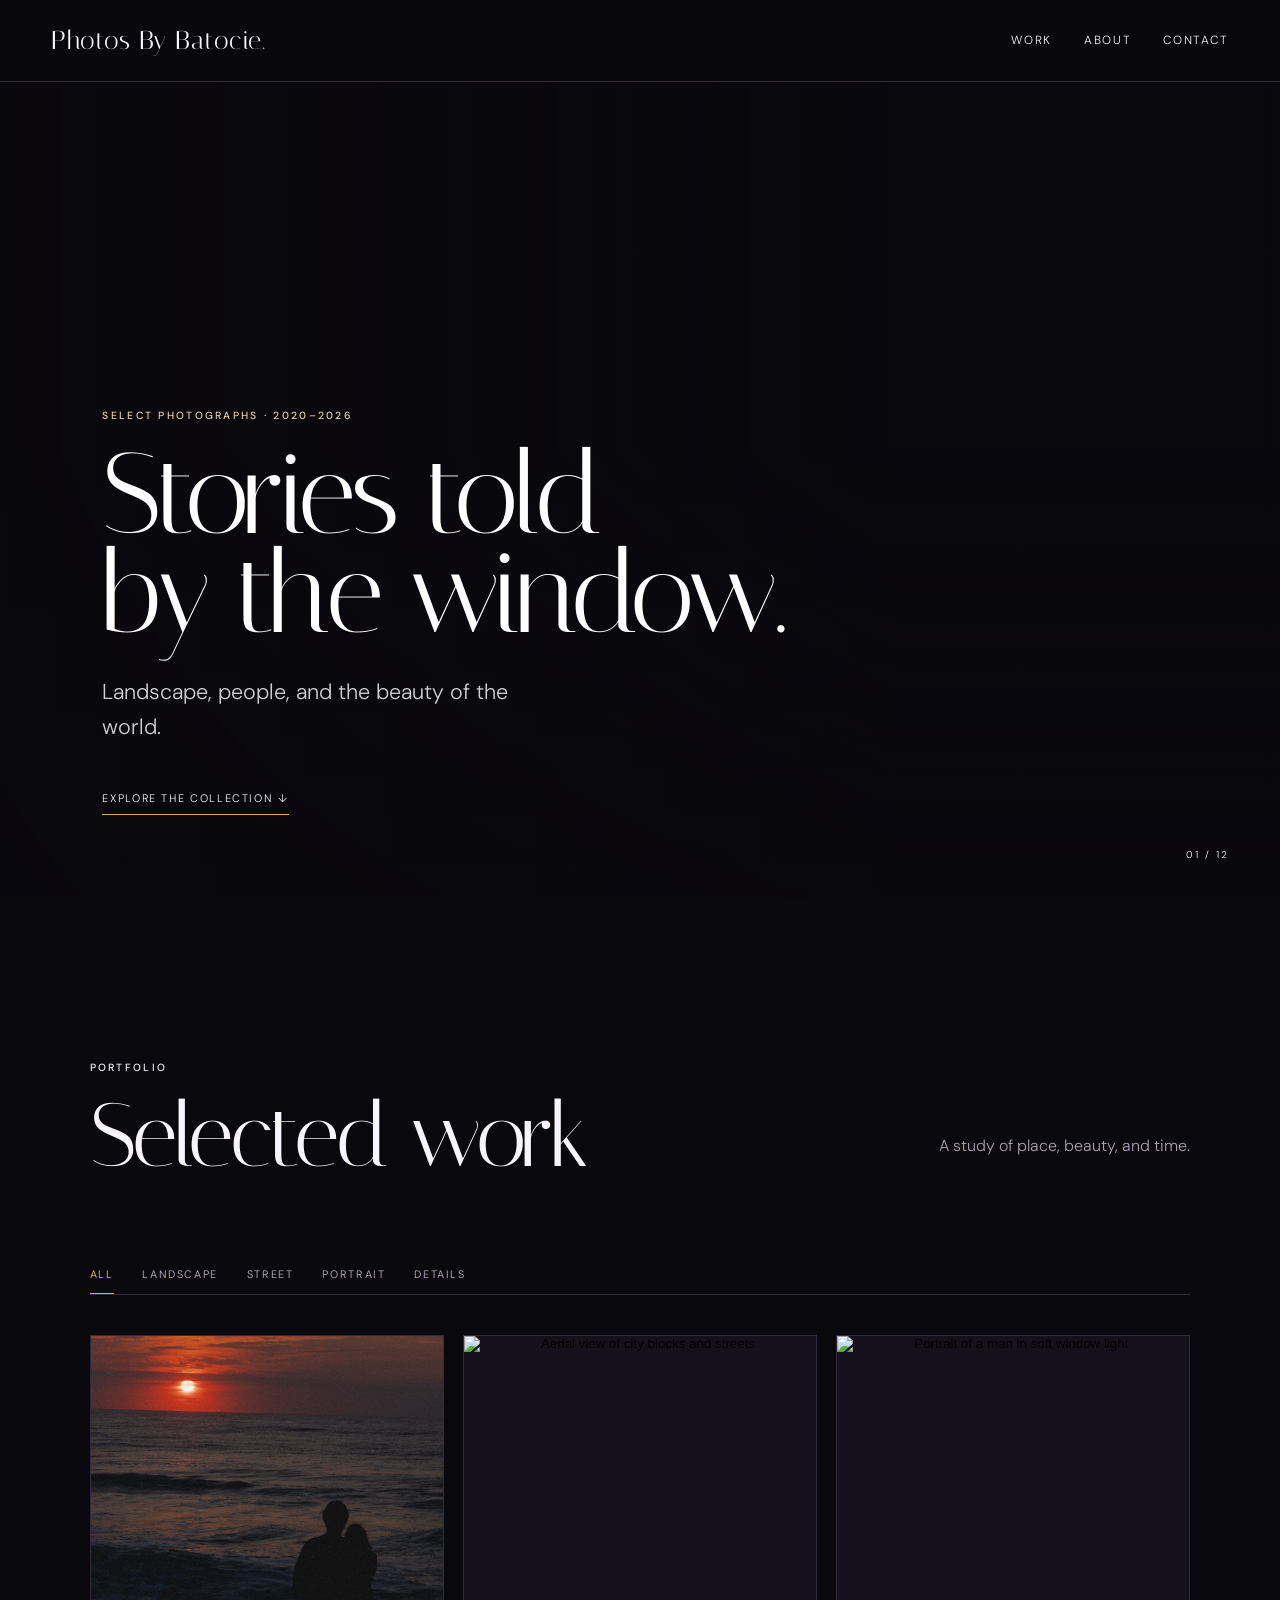
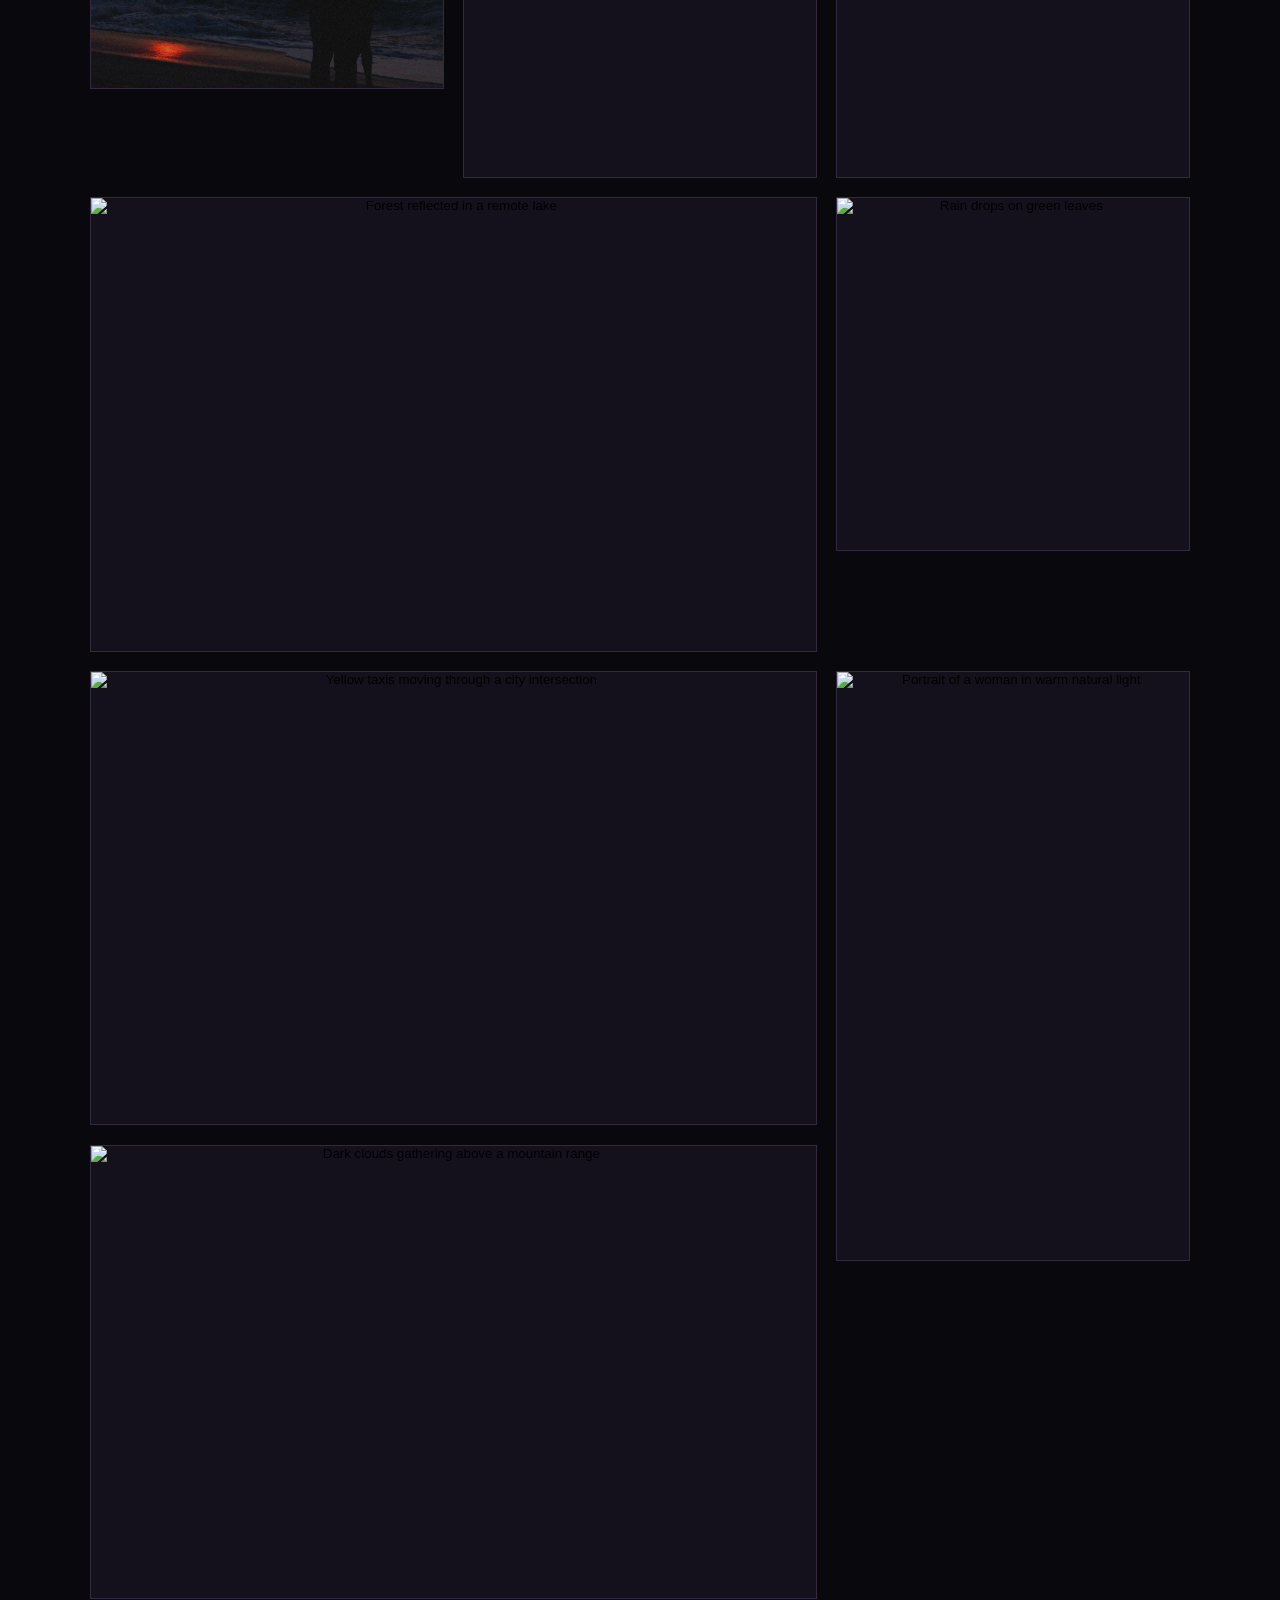
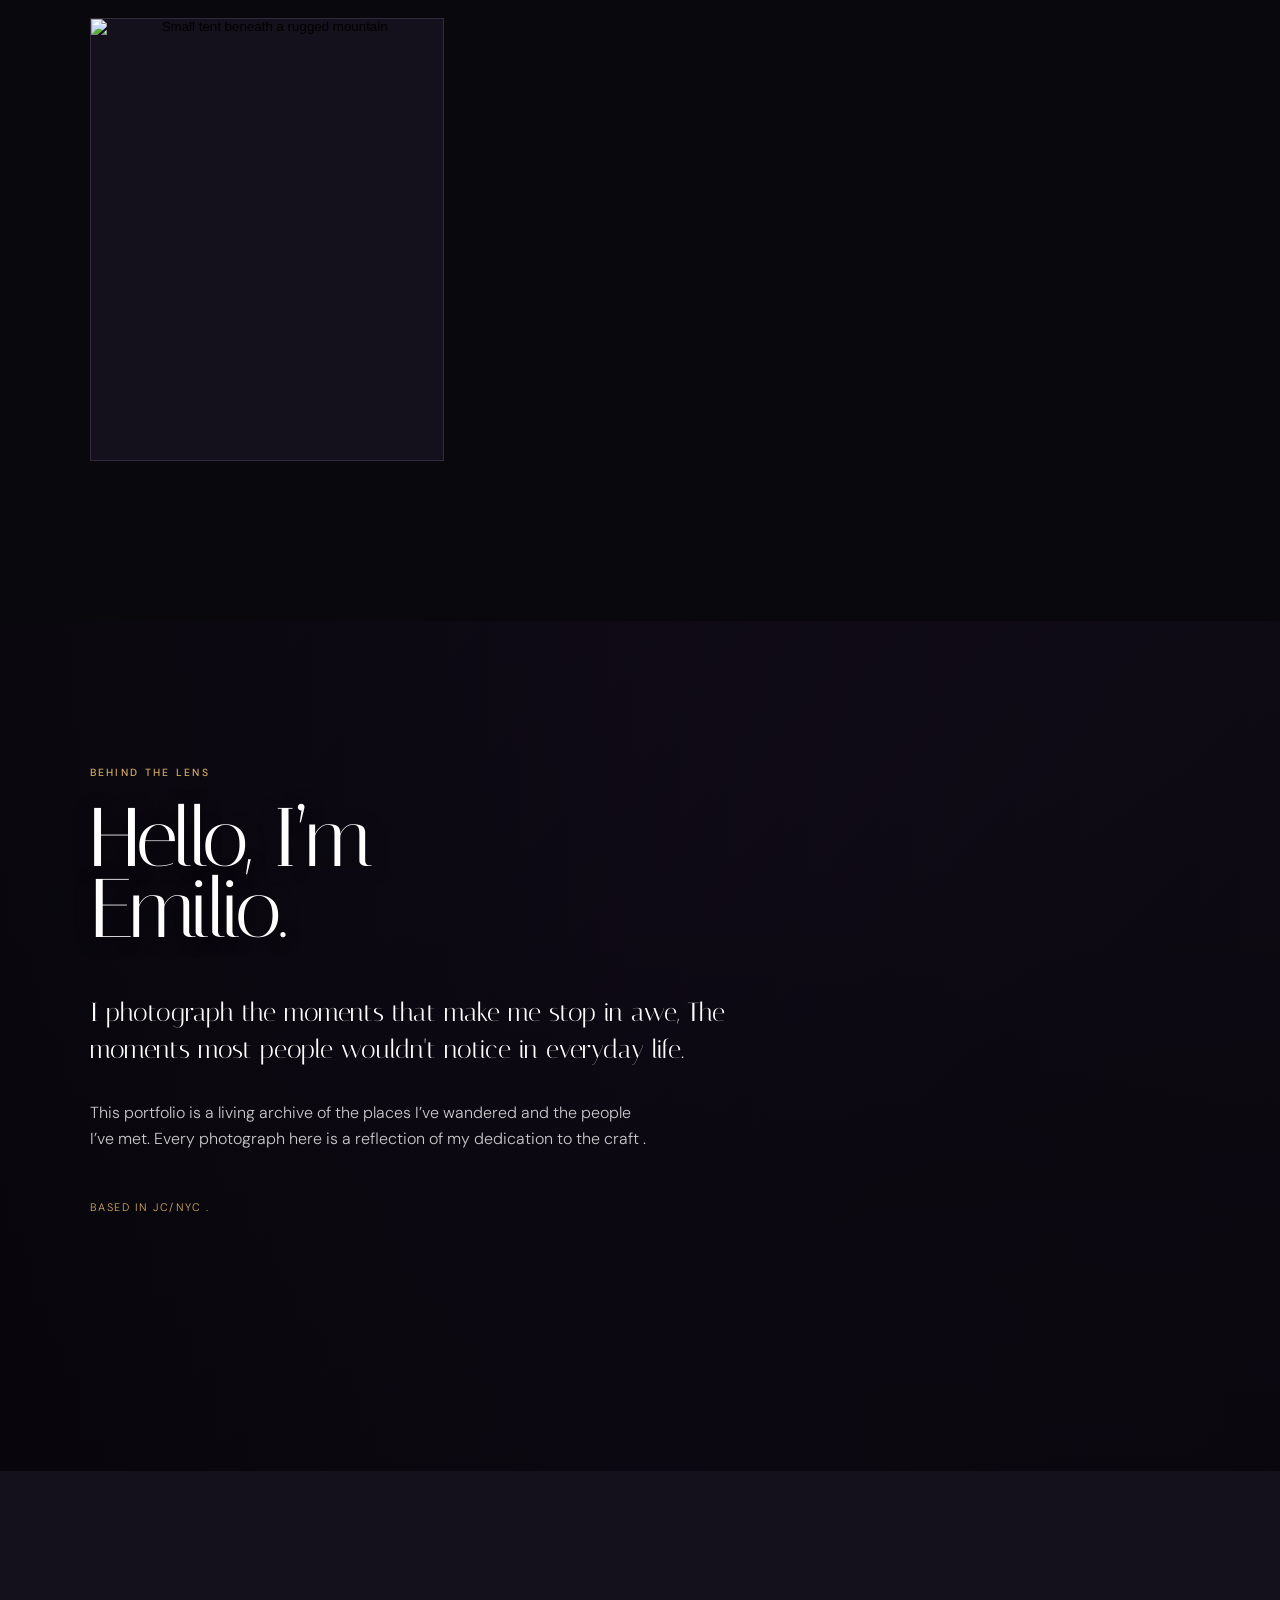
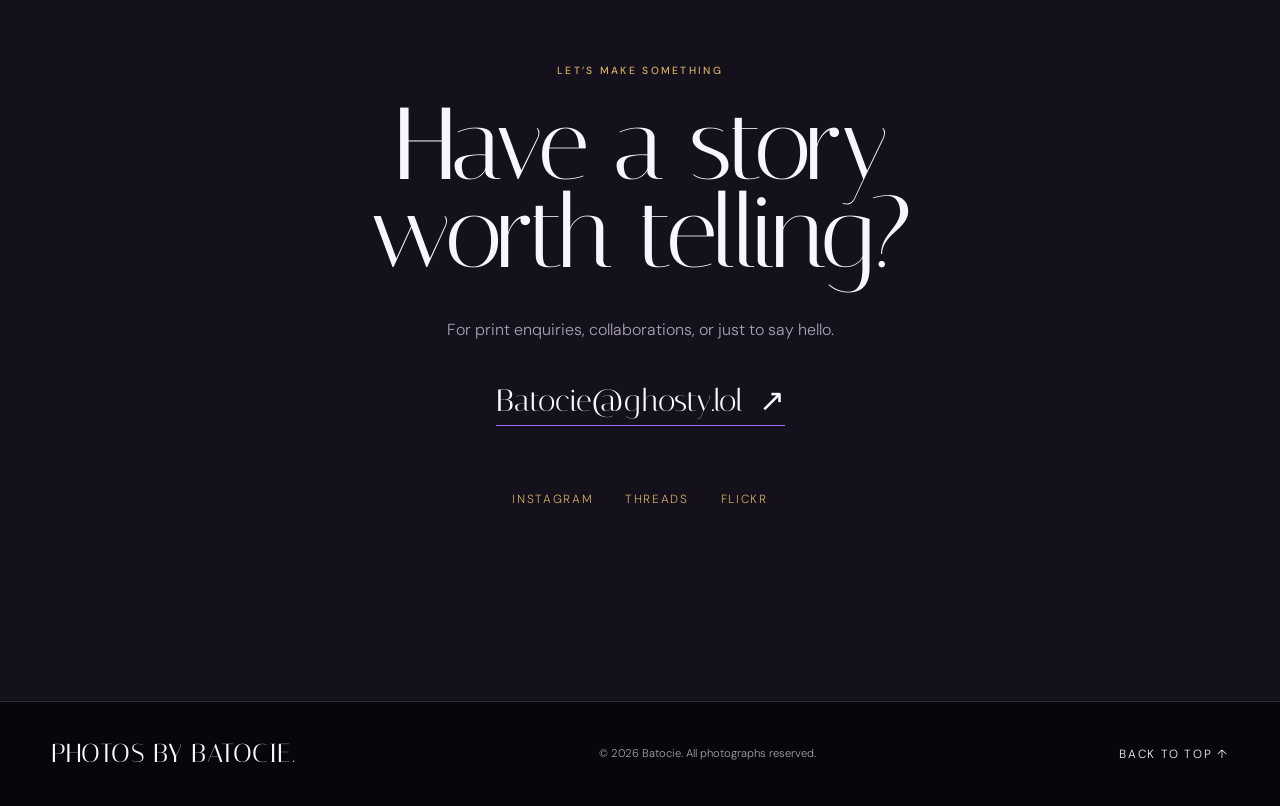
==== commit ab37cdb1: "Update index.html" ====
--- a/index.html
+++ b/index.html
@@ -30,7 +30,7 @@
       <div class="hero-shade"></div>
       <div class="hero-copy">
         <p class="eyebrow">Select photographs · 2020–2026</p>
-        <h1 id="hero-title">Stories held<br>in the light.</h1>
+        <h1 id="hero-title">Stories told<br>by the window.</h1>
         <p class="hero-intro">Landscape, people, and the beauty of the world.</p>
         <a class="text-link light" href="#work">Explore the collection <span aria-hidden="true">↓</span></a>
       </div>
